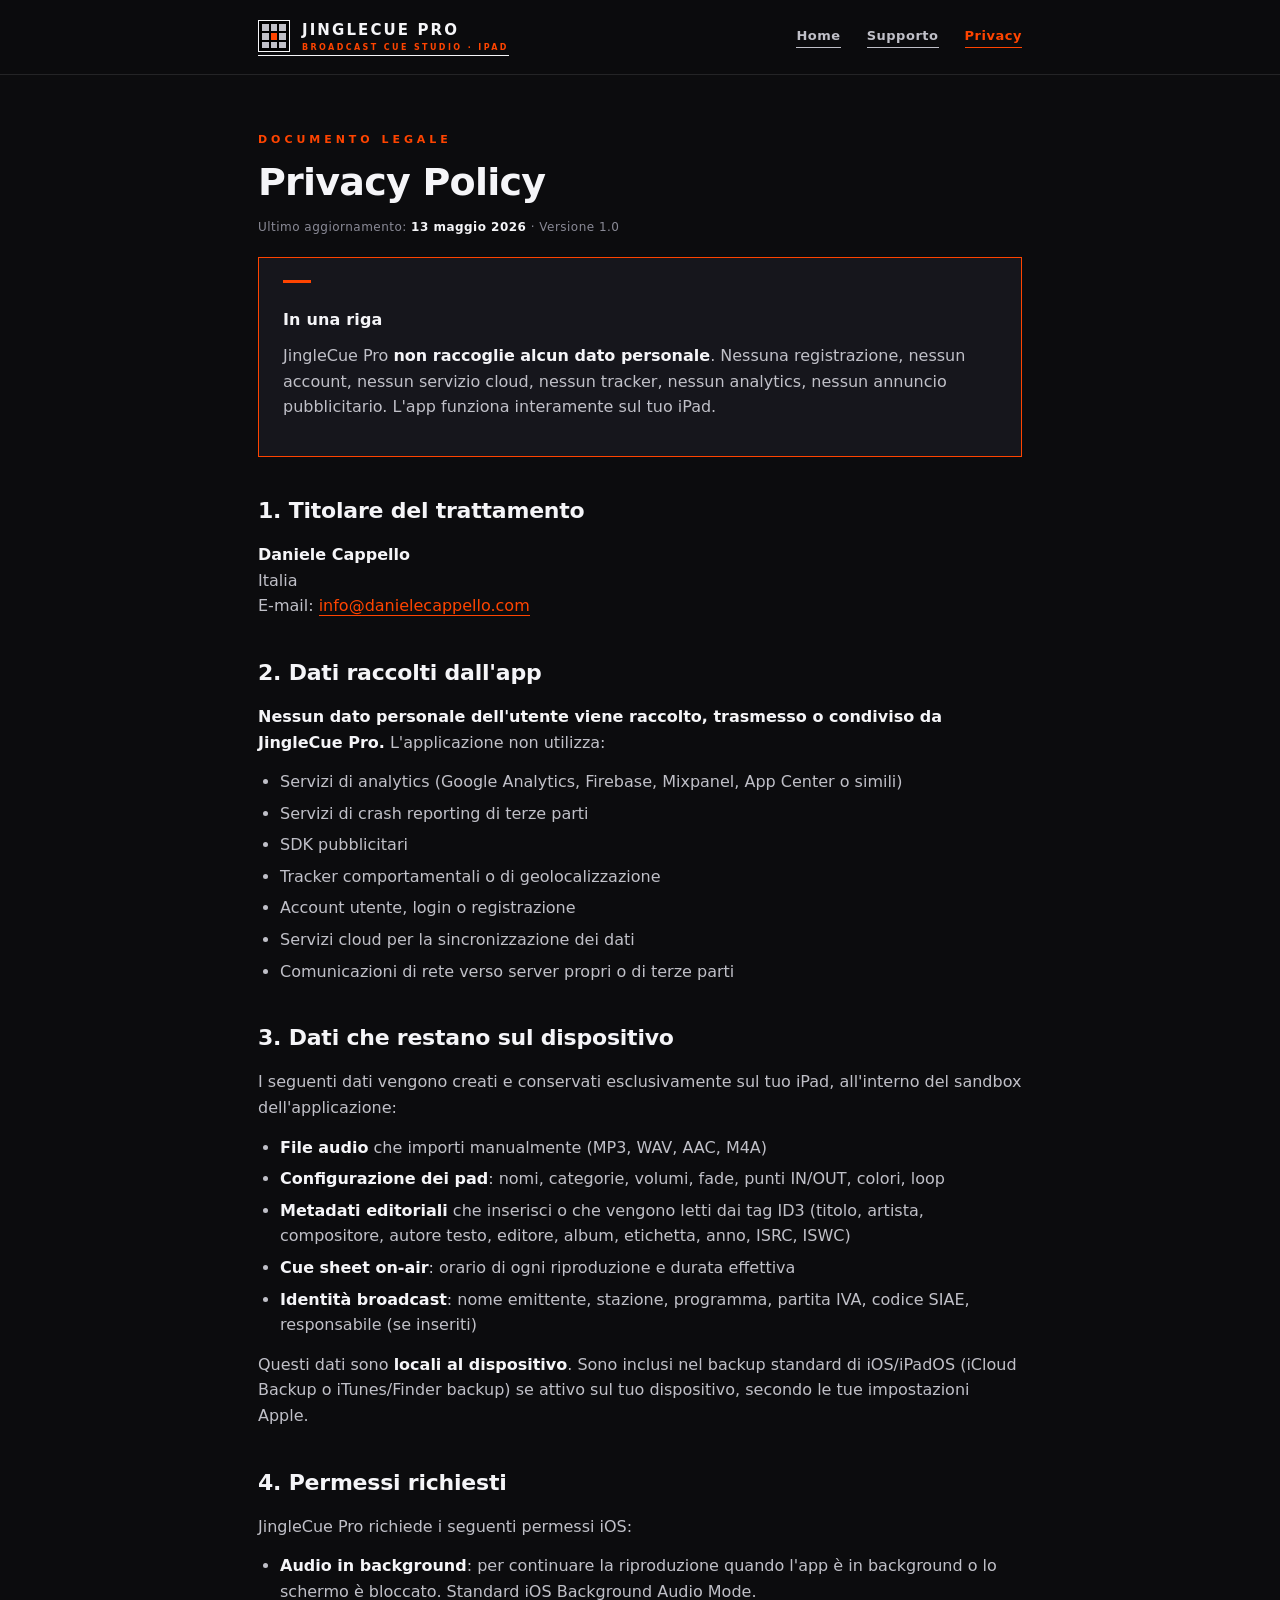
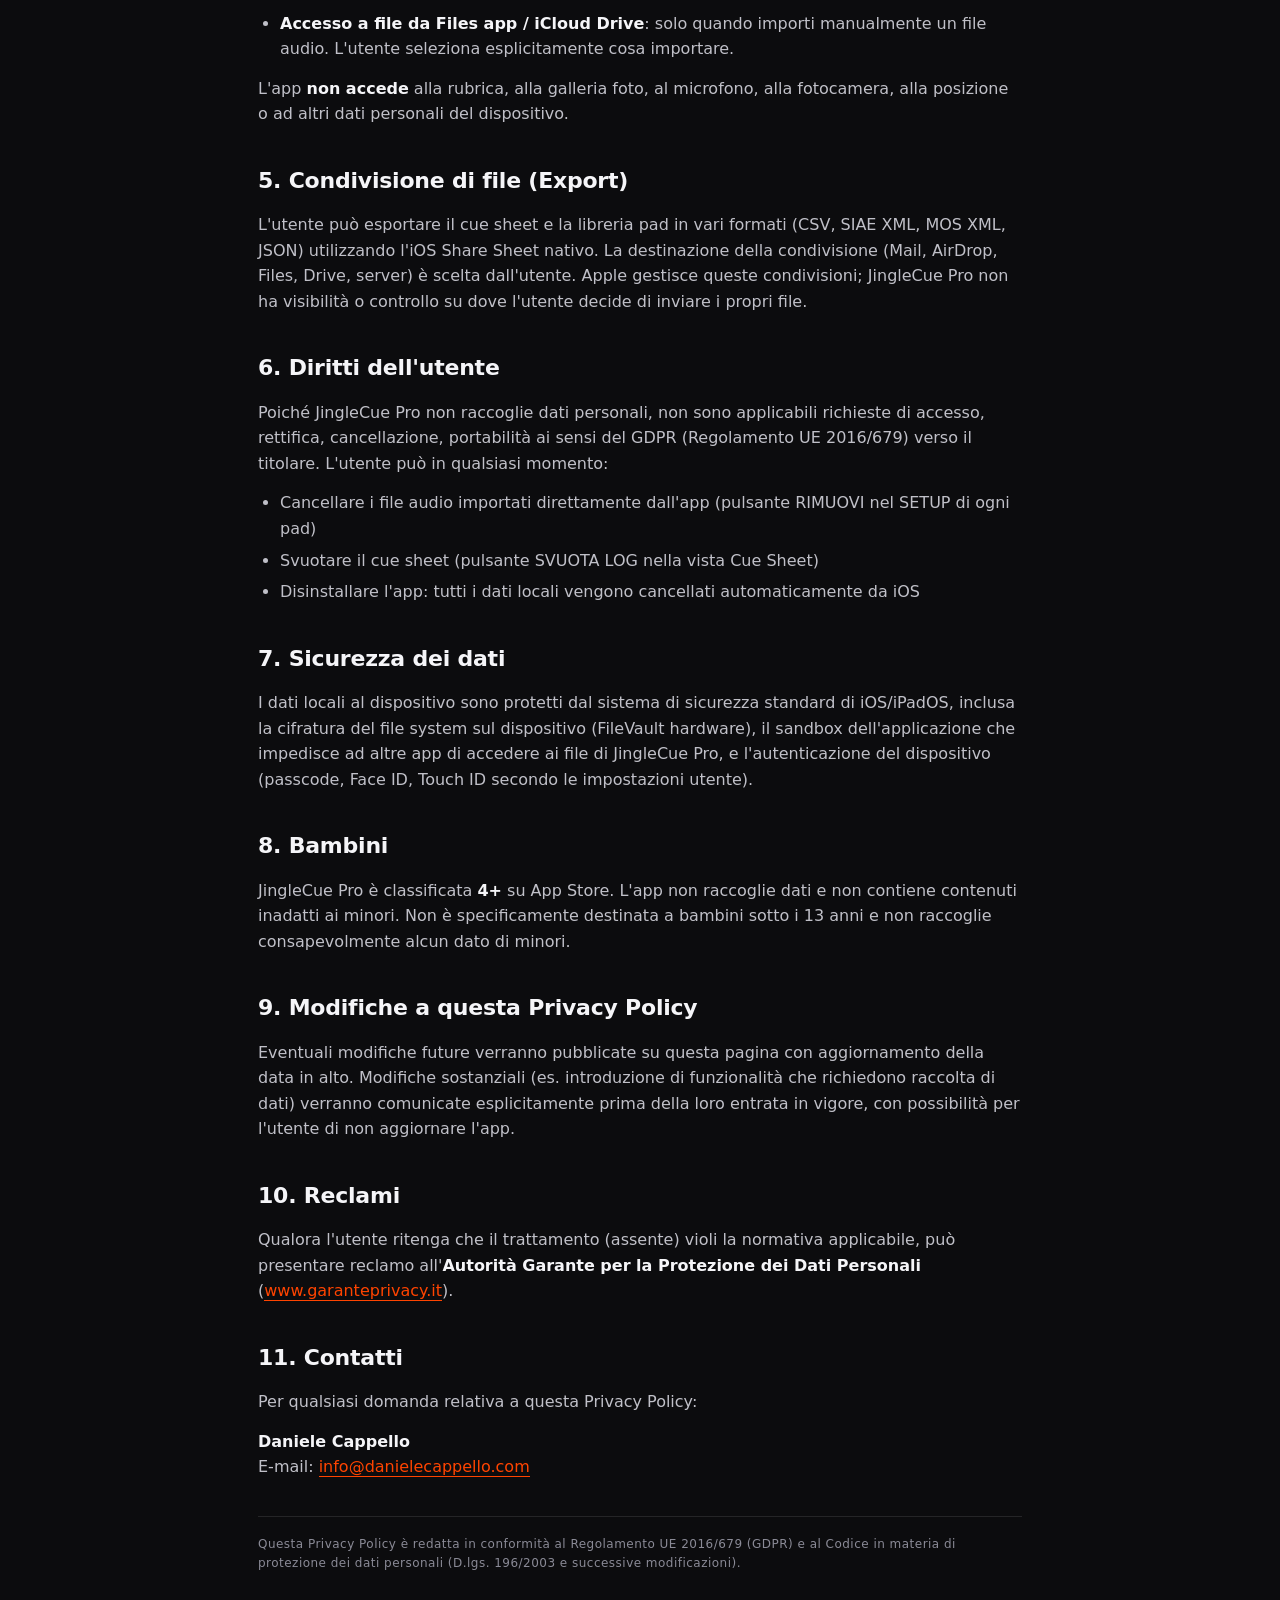
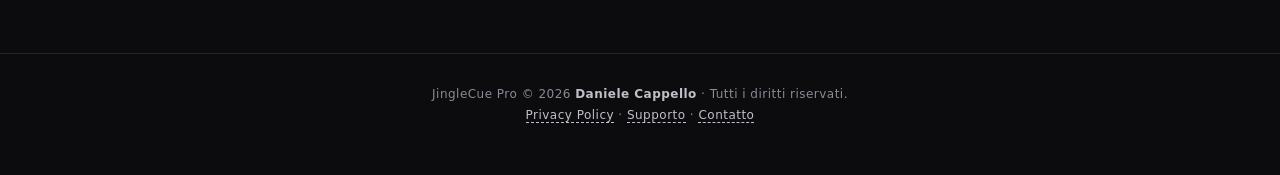
==== privacy.html @ ab38f005 "Initial: privacy, support, landing pages for JingleCue Pro" ====
<!DOCTYPE html>
<html lang="it">
<head>
<meta charset="UTF-8">
<meta name="viewport" content="width=device-width, initial-scale=1">
<title>Privacy Policy — JingleCue Pro</title>
<meta name="description" content="Privacy policy di JingleCue Pro. Nessun dato raccolto. App 100% offline.">
<link rel="stylesheet" href="_shared.css">
</head>
<body>

<nav class="top">
  <div class="inner">
    <a href="index.html" class="logo">
      <div class="logo-mark">
        <span></span><span></span><span></span>
        <span></span><span></span><span></span>
        <span></span><span></span><span></span>
      </div>
      <div class="logo-text">
        JingleCue Pro
        <span class="sub">Broadcast Cue Studio · iPad</span>
      </div>
    </a>
    <div class="links">
      <a href="index.html">Home</a>
      <a href="support.html">Supporto</a>
      <a href="privacy.html" class="active">Privacy</a>
    </div>
  </div>
</nav>

<main>
  <div class="container">
    <div class="eyebrow">Documento legale</div>
    <h1>Privacy Policy</h1>
    <p class="meta" style="border-top:none;padding-top:0;margin-top:0;">
      Ultimo aggiornamento: <strong>13 maggio 2026</strong> · Versione 1.0
    </p>

    <div class="box accent">
      <h3>In una riga</h3>
      <p>JingleCue Pro <strong>non raccoglie alcun dato personale</strong>. Nessuna registrazione, nessun account, nessun servizio cloud, nessun tracker, nessun analytics, nessun annuncio pubblicitario. L'app funziona interamente sul tuo iPad.</p>
    </div>

    <h2>1. Titolare del trattamento</h2>
    <p>
      <strong>Daniele Cappello</strong><br>
      Italia<br>
      E-mail: <a href="mailto:info@danielecappello.com">info@danielecappello.com</a>
    </p>

    <h2>2. Dati raccolti dall'app</h2>
    <p><strong>Nessun dato personale dell'utente viene raccolto, trasmesso o condiviso da JingleCue Pro.</strong> L'applicazione non utilizza:</p>
    <ul>
      <li>Servizi di analytics (Google Analytics, Firebase, Mixpanel, App Center o simili)</li>
      <li>Servizi di crash reporting di terze parti</li>
      <li>SDK pubblicitari</li>
      <li>Tracker comportamentali o di geolocalizzazione</li>
      <li>Account utente, login o registrazione</li>
      <li>Servizi cloud per la sincronizzazione dei dati</li>
      <li>Comunicazioni di rete verso server propri o di terze parti</li>
    </ul>

    <h2>3. Dati che restano sul dispositivo</h2>
    <p>I seguenti dati vengono creati e conservati esclusivamente sul tuo iPad, all'interno del sandbox dell'applicazione:</p>
    <ul>
      <li><strong>File audio</strong> che importi manualmente (MP3, WAV, AAC, M4A)</li>
      <li><strong>Configurazione dei pad</strong>: nomi, categorie, volumi, fade, punti IN/OUT, colori, loop</li>
      <li><strong>Metadati editoriali</strong> che inserisci o che vengono letti dai tag ID3 (titolo, artista, compositore, autore testo, editore, album, etichetta, anno, ISRC, ISWC)</li>
      <li><strong>Cue sheet on-air</strong>: orario di ogni riproduzione e durata effettiva</li>
      <li><strong>Identità broadcast</strong>: nome emittente, stazione, programma, partita IVA, codice SIAE, responsabile (se inseriti)</li>
    </ul>
    <p>Questi dati sono <strong>locali al dispositivo</strong>. Sono inclusi nel backup standard di iOS/iPadOS (iCloud Backup o iTunes/Finder backup) se attivo sul tuo dispositivo, secondo le tue impostazioni Apple.</p>

    <h2>4. Permessi richiesti</h2>
    <p>JingleCue Pro richiede i seguenti permessi iOS:</p>
    <ul>
      <li><strong>Audio in background</strong>: per continuare la riproduzione quando l'app è in background o lo schermo è bloccato. Standard iOS Background Audio Mode.</li>
      <li><strong>Accesso a file da Files app / iCloud Drive</strong>: solo quando importi manualmente un file audio. L'utente seleziona esplicitamente cosa importare.</li>
    </ul>
    <p>L'app <strong>non accede</strong> alla rubrica, alla galleria foto, al microfono, alla fotocamera, alla posizione o ad altri dati personali del dispositivo.</p>

    <h2>5. Condivisione di file (Export)</h2>
    <p>L'utente può esportare il cue sheet e la libreria pad in vari formati (CSV, SIAE XML, MOS XML, JSON) utilizzando l'iOS Share Sheet nativo. La destinazione della condivisione (Mail, AirDrop, Files, Drive, server) è scelta dall'utente. Apple gestisce queste condivisioni; JingleCue Pro non ha visibilità o controllo su dove l'utente decide di inviare i propri file.</p>

    <h2>6. Diritti dell'utente</h2>
    <p>Poiché JingleCue Pro non raccoglie dati personali, non sono applicabili richieste di accesso, rettifica, cancellazione, portabilità ai sensi del GDPR (Regolamento UE 2016/679) verso il titolare. L'utente può in qualsiasi momento:</p>
    <ul>
      <li>Cancellare i file audio importati direttamente dall'app (pulsante RIMUOVI nel SETUP di ogni pad)</li>
      <li>Svuotare il cue sheet (pulsante SVUOTA LOG nella vista Cue Sheet)</li>
      <li>Disinstallare l'app: tutti i dati locali vengono cancellati automaticamente da iOS</li>
    </ul>

    <h2>7. Sicurezza dei dati</h2>
    <p>I dati locali al dispositivo sono protetti dal sistema di sicurezza standard di iOS/iPadOS, inclusa la cifratura del file system sul dispositivo (FileVault hardware), il sandbox dell'applicazione che impedisce ad altre app di accedere ai file di JingleCue Pro, e l'autenticazione del dispositivo (passcode, Face ID, Touch ID secondo le impostazioni utente).</p>

    <h2>8. Bambini</h2>
    <p>JingleCue Pro è classificata <strong>4+</strong> su App Store. L'app non raccoglie dati e non contiene contenuti inadatti ai minori. Non è specificamente destinata a bambini sotto i 13 anni e non raccoglie consapevolmente alcun dato di minori.</p>

    <h2>9. Modifiche a questa Privacy Policy</h2>
    <p>Eventuali modifiche future verranno pubblicate su questa pagina con aggiornamento della data in alto. Modifiche sostanziali (es. introduzione di funzionalità che richiedono raccolta di dati) verranno comunicate esplicitamente prima della loro entrata in vigore, con possibilità per l'utente di non aggiornare l'app.</p>

    <h2>10. Reclami</h2>
    <p>Qualora l'utente ritenga che il trattamento (assente) violi la normativa applicabile, può presentare reclamo all'<strong>Autorità Garante per la Protezione dei Dati Personali</strong> (<a href="https://www.garanteprivacy.it/" target="_blank" rel="noopener">www.garanteprivacy.it</a>).</p>

    <h2>11. Contatti</h2>
    <p>Per qualsiasi domanda relativa a questa Privacy Policy:</p>
    <p>
      <strong>Daniele Cappello</strong><br>
      E-mail: <a href="mailto:info@danielecappello.com">info@danielecappello.com</a>
    </p>

    <div class="meta">
      Questa Privacy Policy è redatta in conformità al Regolamento UE 2016/679 (GDPR) e al Codice in materia di protezione dei dati personali (D.lgs. 196/2003 e successive modificazioni).
    </div>
  </div>
</main>

<footer class="bottom">
  <div class="container">
    <div class="legal">
      JingleCue Pro © 2026 <strong style="color: var(--text-2)">Daniele Cappello</strong> · Tutti i diritti riservati.<br>
      <a href="privacy.html">Privacy Policy</a> · <a href="support.html">Supporto</a> · <a href="mailto:info@danielecappello.com">Contatto</a>
    </div>
  </div>
</footer>

</body>
</html>
---- _shared.css ----
*, *::before, *::after { box-sizing: border-box; margin: 0; padding: 0; }

:root {
  --bg-0: #0c0c0e;
  --bg-1: #16161c;
  --bg-2: #1d1d24;
  --line: rgba(255,255,255,0.10);
  --line-strong: rgba(255,255,255,0.22);
  --text-1: #f5f5f8;
  --text-2: #c0c0c8;
  --text-3: #8a8a96;
  --accent: #ff4400;
  --container: 820px;
}

html { scroll-behavior: smooth; }
body {
  font-family: -apple-system, BlinkMacSystemFont, 'SF Pro Display', 'Inter', system-ui, sans-serif;
  background: var(--bg-0); color: var(--text-1);
  -webkit-font-smoothing: antialiased; line-height: 1.6;
  font-size: 16px;
}

.container { max-width: var(--container); margin: 0 auto; padding: 0 28px; }

nav.top {
  position: sticky; top: 0; z-index: 50;
  background: rgba(12,12,14,0.92);
  backdrop-filter: saturate(180%) blur(20px);
  -webkit-backdrop-filter: saturate(180%) blur(20px);
  border-bottom: 1px solid var(--line);
}
nav.top .inner {
  display: flex; align-items: center; justify-content: space-between;
  padding: 18px 28px;
  max-width: var(--container); margin: 0 auto;
}
.logo { display: flex; align-items: center; gap: 12px; text-decoration: none; color: inherit; }
.logo-mark {
  width: 32px; height: 32px;
  display: grid; grid-template-columns: repeat(3, 1fr); grid-template-rows: repeat(3, 1fr);
  gap: 2px; padding: 3px;
  background: #000;
  border: 1px solid var(--text-1);
}
.logo-mark span { background: var(--text-2); }
.logo-mark span:nth-child(5) { background: var(--accent); }
.logo-text {
  font-size: 15px; font-weight: 800; letter-spacing: 0.14em;
  text-transform: uppercase;
}
.logo-text .sub {
  display: block; font-size: 8px; letter-spacing: 0.3em;
  color: var(--accent); font-weight: 700;
}
nav.top .links { display: flex; gap: 26px; align-items: center; }
nav.top .links a {
  font-size: 13px; color: var(--text-2); text-decoration: none;
  font-weight: 600; letter-spacing: 0.04em;
}
nav.top .links a:hover { color: var(--text-1); }
nav.top .links a.active { color: var(--accent); }

main { padding: 56px 0 80px; }

.eyebrow {
  font-size: 11px; letter-spacing: 0.36em; text-transform: uppercase;
  color: var(--accent); font-weight: 700; margin-bottom: 14px;
}

h1 {
  font-size: 38px; font-weight: 800; line-height: 1.1;
  letter-spacing: -0.02em; margin-bottom: 14px;
}
h2 {
  font-size: 22px; font-weight: 700; letter-spacing: -0.01em;
  margin: 36px 0 14px;
}
h3 {
  font-size: 16px; font-weight: 700; letter-spacing: 0.01em;
  margin: 24px 0 10px;
  color: var(--text-1);
}

p, ul, ol {
  color: var(--text-2);
  margin-bottom: 14px;
}
p strong, ul strong, ol strong { color: var(--text-1); font-weight: 600; }

ul, ol { padding-left: 22px; }
li { margin-bottom: 6px; }

a { color: var(--accent); text-decoration: none; border-bottom: 1px solid currentColor; }
a:hover { color: #ff6622; }

code, kbd, .mono {
  font-family: 'SF Mono', Menlo, Monaco, monospace;
  font-size: 14px;
  background: var(--bg-1);
  padding: 2px 6px;
  border-radius: 4px;
  color: var(--text-1);
  border: 1px solid var(--line);
}

.box {
  background: var(--bg-1);
  border: 1px solid var(--line);
  border-radius: 0;
  padding: 22px 24px;
  margin: 20px 0;
}
.box.accent { border-color: var(--accent); }
.box.accent::before {
  content: '';
  display: block;
  width: 28px; height: 3px; background: var(--accent);
  margin-bottom: 14px;
}

.meta {
  font-size: 12px; color: var(--text-3);
  letter-spacing: 0.04em;
  padding-top: 18px;
  border-top: 1px solid var(--line);
  margin-top: 36px;
}

.faq details {
  border-top: 1px solid var(--line);
  padding: 18px 0;
}
.faq details:last-child { border-bottom: 1px solid var(--line); }
.faq summary {
  list-style: none; cursor: pointer;
  font-size: 16px; font-weight: 700;
  display: flex; justify-content: space-between; align-items: center;
  color: var(--text-1);
}
.faq summary::-webkit-details-marker { display: none; }
.faq summary::after { content: '+'; color: var(--accent); font-size: 22px; font-weight: 300; }
.faq details[open] summary::after { content: '−'; }
.faq details p { margin-top: 12px; }

footer.bottom {
  padding: 30px 0 50px;
  border-top: 1px solid var(--line);
  text-align: center;
}
footer .legal {
  font-size: 12px; color: var(--text-3); letter-spacing: 0.04em;
  line-height: 1.7;
}
footer .legal a {
  color: var(--text-2);
  border-bottom: 1px dashed currentColor;
}

@media (max-width: 640px) {
  h1 { font-size: 30px; }
  h2 { font-size: 20px; }
  nav.top .links a:not(.btn-store) { display: none; }
}
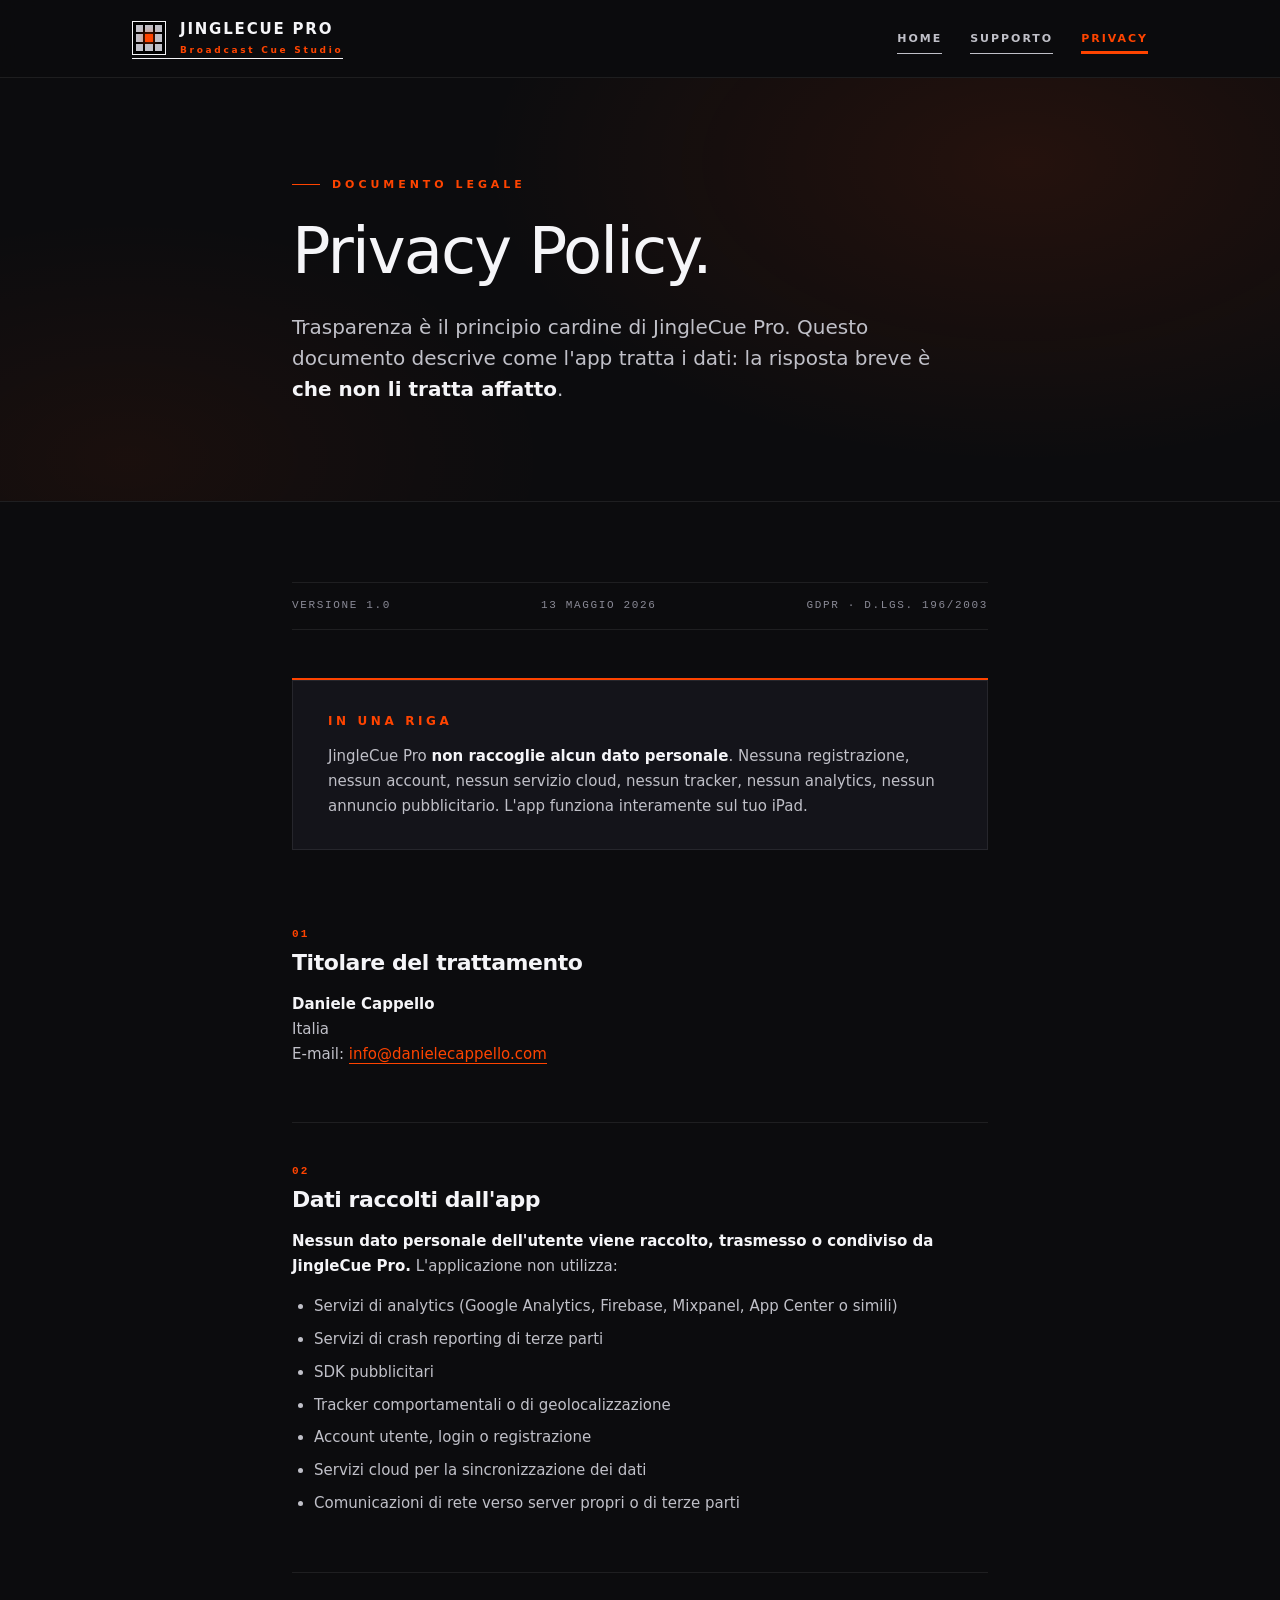
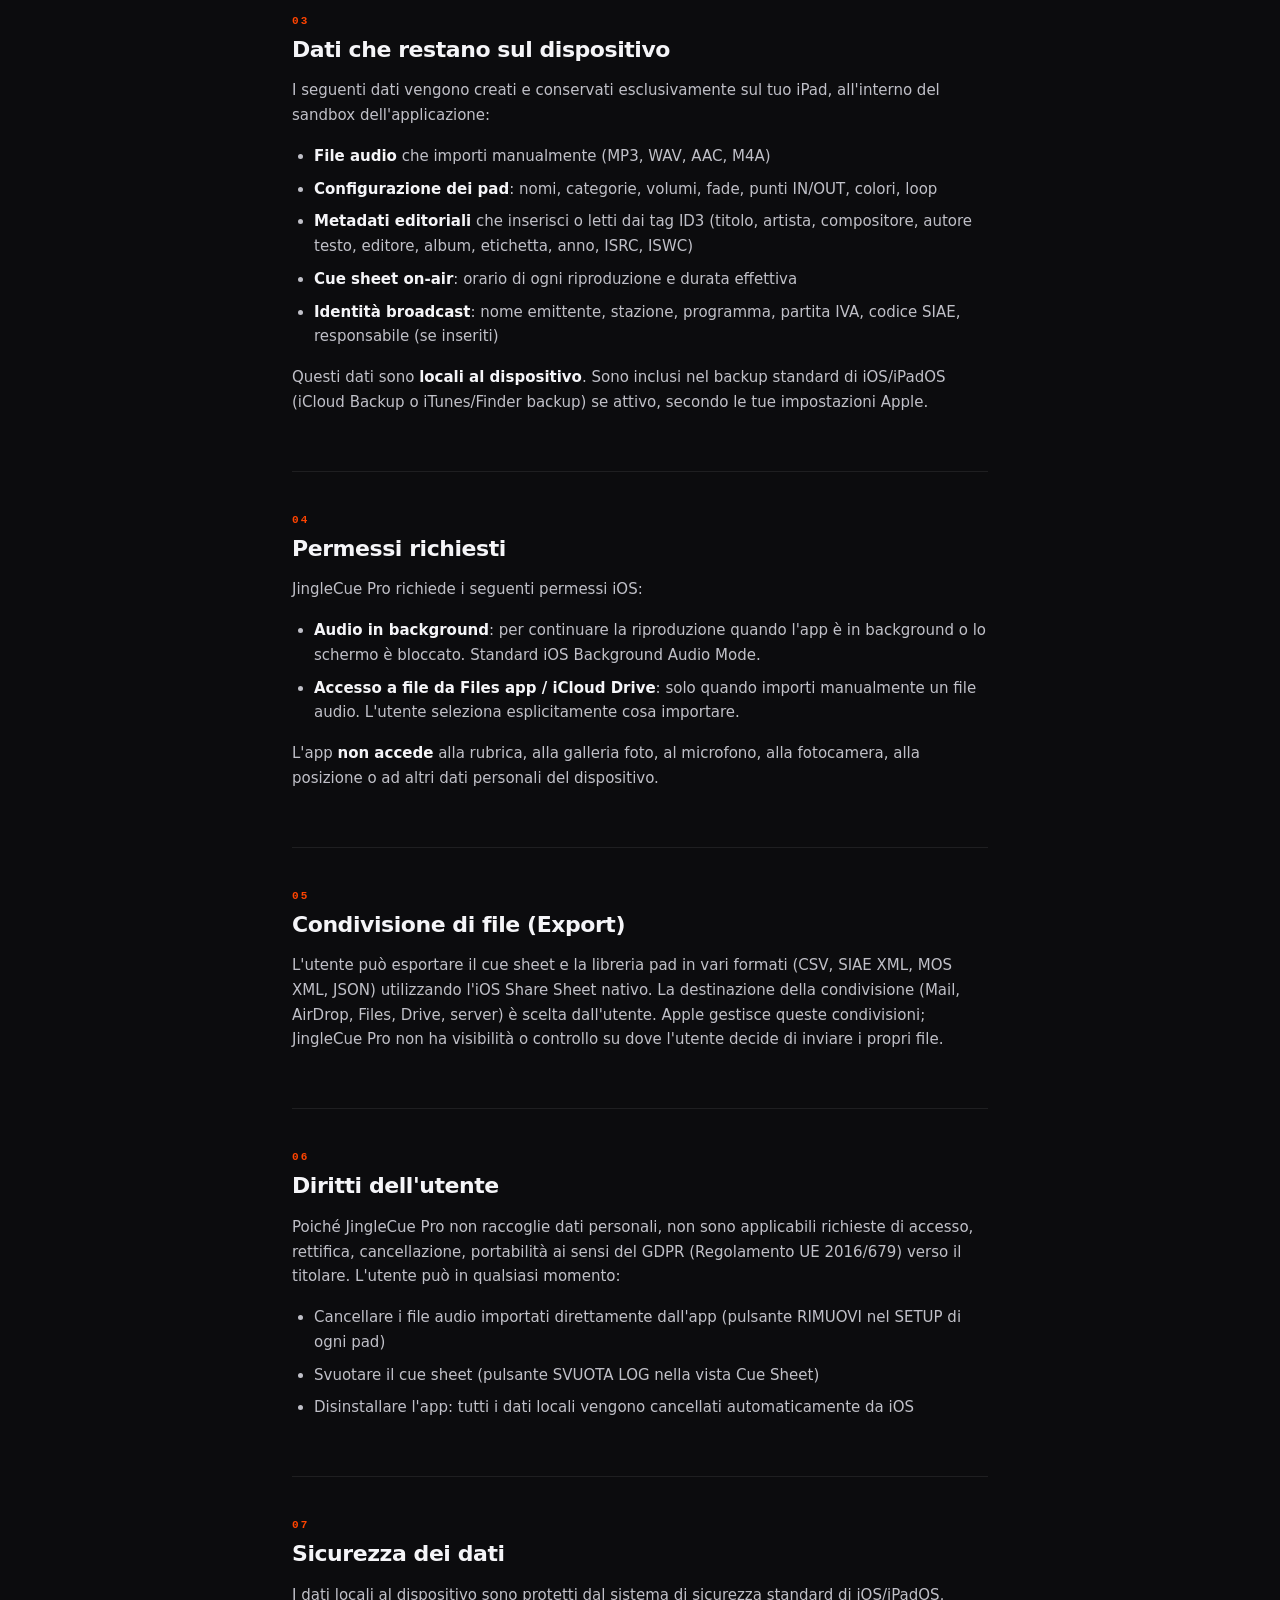
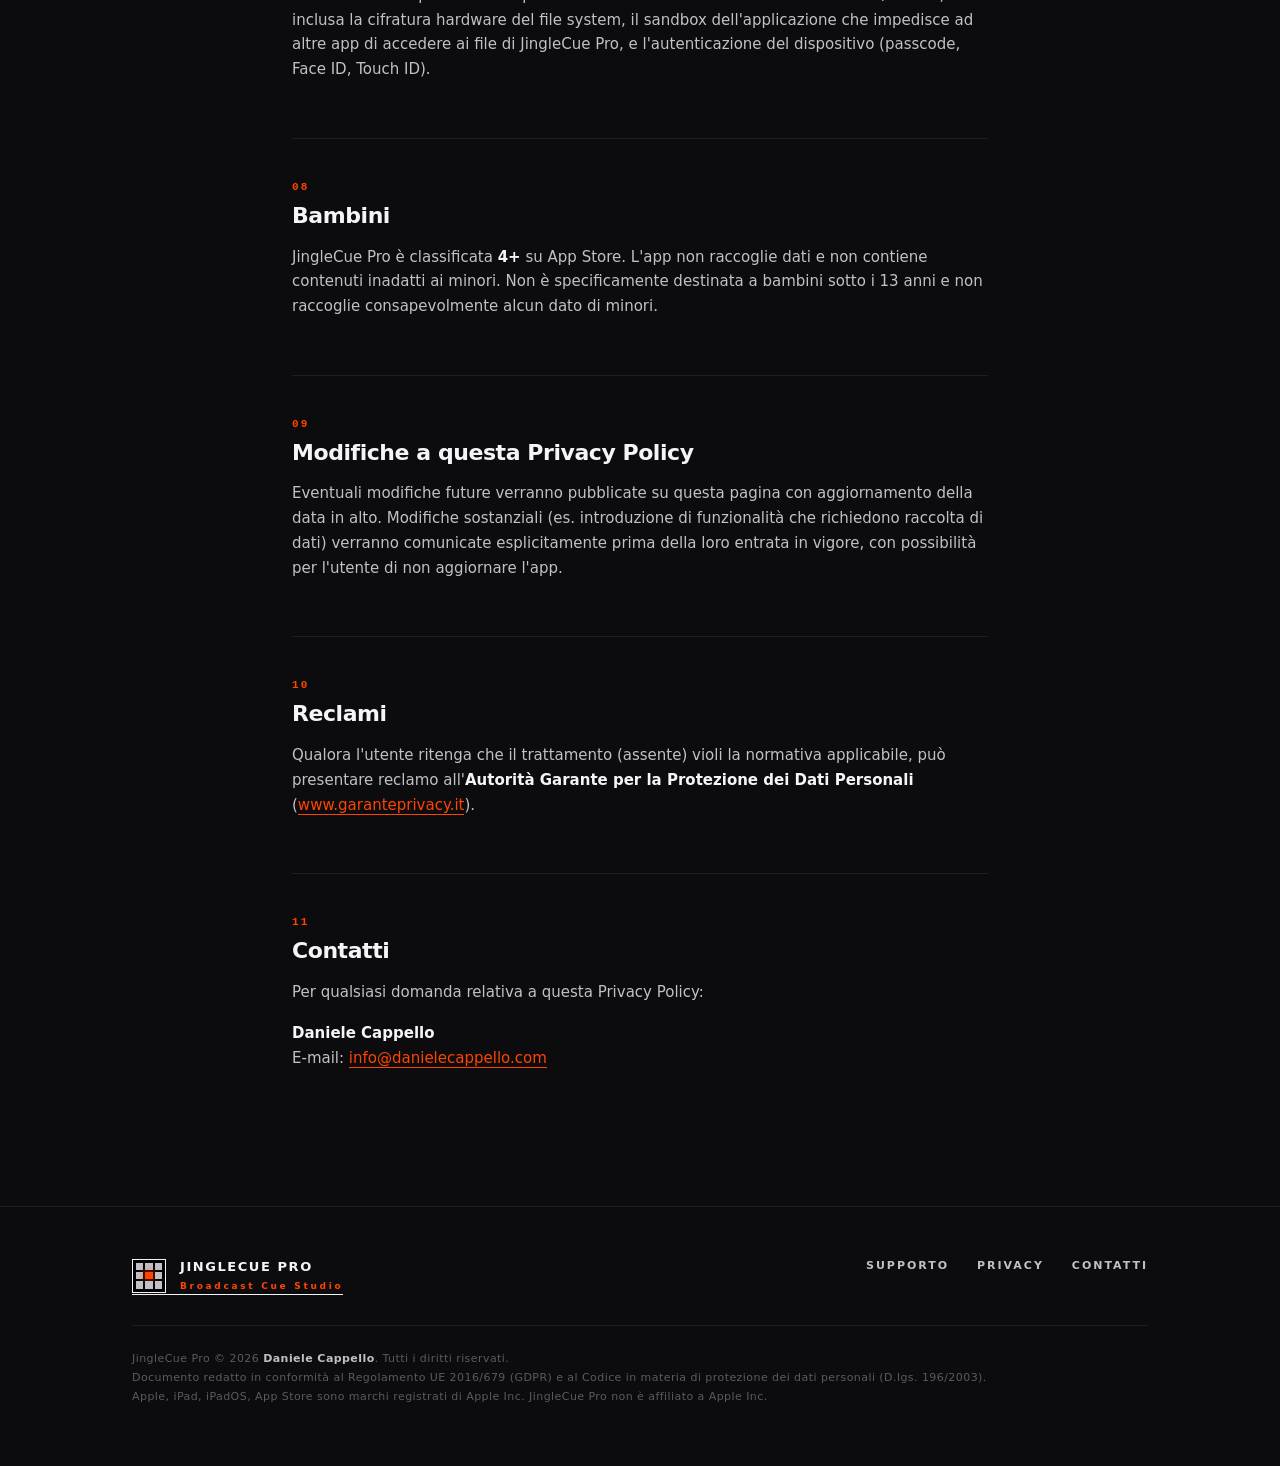
==== commit 21c284a8: "Redesign editoriale completo + README pubblico - _shared.css: typography curata, eyebrow numerati, h" ====
--- a/privacy.html
+++ b/privacy.html
@@ -5,6 +5,7 @@
 <meta name="viewport" content="width=device-width, initial-scale=1">
 <title>Privacy Policy — JingleCue Pro</title>
 <meta name="description" content="Privacy policy di JingleCue Pro. Nessun dato raccolto. App 100% offline.">
+<meta name="theme-color" content="#0c0c0e">
 <link rel="stylesheet" href="_shared.css">
 </head>
 <body>
@@ -18,8 +19,8 @@
         <span></span><span></span><span></span>
       </div>
       <div class="logo-text">
-        JingleCue Pro
-        <span class="sub">Broadcast Cue Studio · iPad</span>
+        <span class="name">JingleCue Pro</span>
+        <span class="sub">Broadcast Cue Studio</span>
       </div>
     </a>
     <div class="links">
@@ -30,98 +31,199 @@
   </div>
 </nav>
 
-<main>
-  <div class="container">
+<section class="hero">
+  <div class="container narrow">
     <div class="eyebrow">Documento legale</div>
-    <h1>Privacy Policy</h1>
-    <p class="meta" style="border-top:none;padding-top:0;margin-top:0;">
-      Ultimo aggiornamento: <strong>13 maggio 2026</strong> · Versione 1.0
+    <h1>Privacy Policy.</h1>
+    <p class="lead">
+      Trasparenza è il principio cardine di JingleCue Pro. Questo documento descrive
+      come l'app tratta i dati: la risposta breve è <strong>che non li tratta affatto</strong>.
     </p>
-
-    <div class="box accent">
+  </div>
+</section>
+
+<section>
+  <div class="container narrow">
+
+    <div class="meta-line">
+      <span>Versione 1.0</span>
+      <span>13 maggio 2026</span>
+      <span>GDPR · D.lgs. 196/2003</span>
+    </div>
+
+    <div class="box">
       <h3>In una riga</h3>
-      <p>JingleCue Pro <strong>non raccoglie alcun dato personale</strong>. Nessuna registrazione, nessun account, nessun servizio cloud, nessun tracker, nessun analytics, nessun annuncio pubblicitario. L'app funziona interamente sul tuo iPad.</p>
-    </div>
-
-    <h2>1. Titolare del trattamento</h2>
-    <p>
-      <strong>Daniele Cappello</strong><br>
-      Italia<br>
-      E-mail: <a href="mailto:info@danielecappello.com">info@danielecappello.com</a>
-    </p>
-
-    <h2>2. Dati raccolti dall'app</h2>
-    <p><strong>Nessun dato personale dell'utente viene raccolto, trasmesso o condiviso da JingleCue Pro.</strong> L'applicazione non utilizza:</p>
-    <ul>
-      <li>Servizi di analytics (Google Analytics, Firebase, Mixpanel, App Center o simili)</li>
-      <li>Servizi di crash reporting di terze parti</li>
-      <li>SDK pubblicitari</li>
-      <li>Tracker comportamentali o di geolocalizzazione</li>
-      <li>Account utente, login o registrazione</li>
-      <li>Servizi cloud per la sincronizzazione dei dati</li>
-      <li>Comunicazioni di rete verso server propri o di terze parti</li>
-    </ul>
-
-    <h2>3. Dati che restano sul dispositivo</h2>
-    <p>I seguenti dati vengono creati e conservati esclusivamente sul tuo iPad, all'interno del sandbox dell'applicazione:</p>
-    <ul>
-      <li><strong>File audio</strong> che importi manualmente (MP3, WAV, AAC, M4A)</li>
-      <li><strong>Configurazione dei pad</strong>: nomi, categorie, volumi, fade, punti IN/OUT, colori, loop</li>
-      <li><strong>Metadati editoriali</strong> che inserisci o che vengono letti dai tag ID3 (titolo, artista, compositore, autore testo, editore, album, etichetta, anno, ISRC, ISWC)</li>
-      <li><strong>Cue sheet on-air</strong>: orario di ogni riproduzione e durata effettiva</li>
-      <li><strong>Identità broadcast</strong>: nome emittente, stazione, programma, partita IVA, codice SIAE, responsabile (se inseriti)</li>
-    </ul>
-    <p>Questi dati sono <strong>locali al dispositivo</strong>. Sono inclusi nel backup standard di iOS/iPadOS (iCloud Backup o iTunes/Finder backup) se attivo sul tuo dispositivo, secondo le tue impostazioni Apple.</p>
-
-    <h2>4. Permessi richiesti</h2>
-    <p>JingleCue Pro richiede i seguenti permessi iOS:</p>
-    <ul>
-      <li><strong>Audio in background</strong>: per continuare la riproduzione quando l'app è in background o lo schermo è bloccato. Standard iOS Background Audio Mode.</li>
-      <li><strong>Accesso a file da Files app / iCloud Drive</strong>: solo quando importi manualmente un file audio. L'utente seleziona esplicitamente cosa importare.</li>
-    </ul>
-    <p>L'app <strong>non accede</strong> alla rubrica, alla galleria foto, al microfono, alla fotocamera, alla posizione o ad altri dati personali del dispositivo.</p>
-
-    <h2>5. Condivisione di file (Export)</h2>
-    <p>L'utente può esportare il cue sheet e la libreria pad in vari formati (CSV, SIAE XML, MOS XML, JSON) utilizzando l'iOS Share Sheet nativo. La destinazione della condivisione (Mail, AirDrop, Files, Drive, server) è scelta dall'utente. Apple gestisce queste condivisioni; JingleCue Pro non ha visibilità o controllo su dove l'utente decide di inviare i propri file.</p>
-
-    <h2>6. Diritti dell'utente</h2>
-    <p>Poiché JingleCue Pro non raccoglie dati personali, non sono applicabili richieste di accesso, rettifica, cancellazione, portabilità ai sensi del GDPR (Regolamento UE 2016/679) verso il titolare. L'utente può in qualsiasi momento:</p>
-    <ul>
-      <li>Cancellare i file audio importati direttamente dall'app (pulsante RIMUOVI nel SETUP di ogni pad)</li>
-      <li>Svuotare il cue sheet (pulsante SVUOTA LOG nella vista Cue Sheet)</li>
-      <li>Disinstallare l'app: tutti i dati locali vengono cancellati automaticamente da iOS</li>
-    </ul>
-
-    <h2>7. Sicurezza dei dati</h2>
-    <p>I dati locali al dispositivo sono protetti dal sistema di sicurezza standard di iOS/iPadOS, inclusa la cifratura del file system sul dispositivo (FileVault hardware), il sandbox dell'applicazione che impedisce ad altre app di accedere ai file di JingleCue Pro, e l'autenticazione del dispositivo (passcode, Face ID, Touch ID secondo le impostazioni utente).</p>
-
-    <h2>8. Bambini</h2>
-    <p>JingleCue Pro è classificata <strong>4+</strong> su App Store. L'app non raccoglie dati e non contiene contenuti inadatti ai minori. Non è specificamente destinata a bambini sotto i 13 anni e non raccoglie consapevolmente alcun dato di minori.</p>
-
-    <h2>9. Modifiche a questa Privacy Policy</h2>
-    <p>Eventuali modifiche future verranno pubblicate su questa pagina con aggiornamento della data in alto. Modifiche sostanziali (es. introduzione di funzionalità che richiedono raccolta di dati) verranno comunicate esplicitamente prima della loro entrata in vigore, con possibilità per l'utente di non aggiornare l'app.</p>
-
-    <h2>10. Reclami</h2>
-    <p>Qualora l'utente ritenga che il trattamento (assente) violi la normativa applicabile, può presentare reclamo all'<strong>Autorità Garante per la Protezione dei Dati Personali</strong> (<a href="https://www.garanteprivacy.it/" target="_blank" rel="noopener">www.garanteprivacy.it</a>).</p>
-
-    <h2>11. Contatti</h2>
-    <p>Per qualsiasi domanda relativa a questa Privacy Policy:</p>
-    <p>
-      <strong>Daniele Cappello</strong><br>
-      E-mail: <a href="mailto:info@danielecappello.com">info@danielecappello.com</a>
-    </p>
-
-    <div class="meta">
-      Questa Privacy Policy è redatta in conformità al Regolamento UE 2016/679 (GDPR) e al Codice in materia di protezione dei dati personali (D.lgs. 196/2003 e successive modificazioni).
-    </div>
-  </div>
-</main>
+      <p>
+        JingleCue Pro <strong>non raccoglie alcun dato personale</strong>. Nessuna registrazione,
+        nessun account, nessun servizio cloud, nessun tracker, nessun analytics,
+        nessun annuncio pubblicitario. L'app funziona interamente sul tuo iPad.
+      </p>
+    </div>
+
+    <div class="legal-section">
+      <span class="section-number">01</span>
+      <h2>Titolare del trattamento</h2>
+      <p>
+        <strong>Daniele Cappello</strong><br>
+        Italia<br>
+        E-mail: <a href="mailto:info@danielecappello.com">info@danielecappello.com</a>
+      </p>
+    </div>
+
+    <div class="legal-section">
+      <span class="section-number">02</span>
+      <h2>Dati raccolti dall'app</h2>
+      <p>
+        <strong>Nessun dato personale dell'utente viene raccolto, trasmesso o condiviso da JingleCue Pro.</strong>
+        L'applicazione non utilizza:
+      </p>
+      <ul>
+        <li>Servizi di analytics (Google Analytics, Firebase, Mixpanel, App Center o simili)</li>
+        <li>Servizi di crash reporting di terze parti</li>
+        <li>SDK pubblicitari</li>
+        <li>Tracker comportamentali o di geolocalizzazione</li>
+        <li>Account utente, login o registrazione</li>
+        <li>Servizi cloud per la sincronizzazione dei dati</li>
+        <li>Comunicazioni di rete verso server propri o di terze parti</li>
+      </ul>
+    </div>
+
+    <div class="legal-section">
+      <span class="section-number">03</span>
+      <h2>Dati che restano sul dispositivo</h2>
+      <p>I seguenti dati vengono creati e conservati esclusivamente sul tuo iPad, all'interno del sandbox dell'applicazione:</p>
+      <ul>
+        <li><strong>File audio</strong> che importi manualmente (MP3, WAV, AAC, M4A)</li>
+        <li><strong>Configurazione dei pad</strong>: nomi, categorie, volumi, fade, punti IN/OUT, colori, loop</li>
+        <li><strong>Metadati editoriali</strong> che inserisci o letti dai tag ID3 (titolo, artista, compositore, autore testo, editore, album, etichetta, anno, ISRC, ISWC)</li>
+        <li><strong>Cue sheet on-air</strong>: orario di ogni riproduzione e durata effettiva</li>
+        <li><strong>Identità broadcast</strong>: nome emittente, stazione, programma, partita IVA, codice SIAE, responsabile (se inseriti)</li>
+      </ul>
+      <p>
+        Questi dati sono <strong>locali al dispositivo</strong>. Sono inclusi nel backup standard di iOS/iPadOS
+        (iCloud Backup o iTunes/Finder backup) se attivo, secondo le tue impostazioni Apple.
+      </p>
+    </div>
+
+    <div class="legal-section">
+      <span class="section-number">04</span>
+      <h2>Permessi richiesti</h2>
+      <p>JingleCue Pro richiede i seguenti permessi iOS:</p>
+      <ul>
+        <li><strong>Audio in background</strong>: per continuare la riproduzione quando l'app è in background o lo schermo è bloccato. Standard iOS Background Audio Mode.</li>
+        <li><strong>Accesso a file da Files app / iCloud Drive</strong>: solo quando importi manualmente un file audio. L'utente seleziona esplicitamente cosa importare.</li>
+      </ul>
+      <p>
+        L'app <strong>non accede</strong> alla rubrica, alla galleria foto, al microfono, alla fotocamera,
+        alla posizione o ad altri dati personali del dispositivo.
+      </p>
+    </div>
+
+    <div class="legal-section">
+      <span class="section-number">05</span>
+      <h2>Condivisione di file (Export)</h2>
+      <p>
+        L'utente può esportare il cue sheet e la libreria pad in vari formati (CSV, SIAE XML, MOS XML, JSON)
+        utilizzando l'iOS Share Sheet nativo. La destinazione della condivisione (Mail, AirDrop, Files, Drive, server)
+        è scelta dall'utente. Apple gestisce queste condivisioni; JingleCue Pro non ha visibilità o controllo
+        su dove l'utente decide di inviare i propri file.
+      </p>
+    </div>
+
+    <div class="legal-section">
+      <span class="section-number">06</span>
+      <h2>Diritti dell'utente</h2>
+      <p>
+        Poiché JingleCue Pro non raccoglie dati personali, non sono applicabili richieste di accesso, rettifica,
+        cancellazione, portabilità ai sensi del GDPR (Regolamento UE 2016/679) verso il titolare. L'utente può
+        in qualsiasi momento:
+      </p>
+      <ul>
+        <li>Cancellare i file audio importati direttamente dall'app (pulsante RIMUOVI nel SETUP di ogni pad)</li>
+        <li>Svuotare il cue sheet (pulsante SVUOTA LOG nella vista Cue Sheet)</li>
+        <li>Disinstallare l'app: tutti i dati locali vengono cancellati automaticamente da iOS</li>
+      </ul>
+    </div>
+
+    <div class="legal-section">
+      <span class="section-number">07</span>
+      <h2>Sicurezza dei dati</h2>
+      <p>
+        I dati locali al dispositivo sono protetti dal sistema di sicurezza standard di iOS/iPadOS,
+        inclusa la cifratura hardware del file system, il sandbox dell'applicazione che impedisce ad altre
+        app di accedere ai file di JingleCue Pro, e l'autenticazione del dispositivo (passcode, Face ID, Touch ID).
+      </p>
+    </div>
+
+    <div class="legal-section">
+      <span class="section-number">08</span>
+      <h2>Bambini</h2>
+      <p>
+        JingleCue Pro è classificata <strong>4+</strong> su App Store. L'app non raccoglie dati e non contiene
+        contenuti inadatti ai minori. Non è specificamente destinata a bambini sotto i 13 anni e non raccoglie
+        consapevolmente alcun dato di minori.
+      </p>
+    </div>
+
+    <div class="legal-section">
+      <span class="section-number">09</span>
+      <h2>Modifiche a questa Privacy Policy</h2>
+      <p>
+        Eventuali modifiche future verranno pubblicate su questa pagina con aggiornamento della data in alto.
+        Modifiche sostanziali (es. introduzione di funzionalità che richiedono raccolta di dati) verranno
+        comunicate esplicitamente prima della loro entrata in vigore, con possibilità per l'utente di non aggiornare l'app.
+      </p>
+    </div>
+
+    <div class="legal-section">
+      <span class="section-number">10</span>
+      <h2>Reclami</h2>
+      <p>
+        Qualora l'utente ritenga che il trattamento (assente) violi la normativa applicabile, può presentare
+        reclamo all'<strong>Autorità Garante per la Protezione dei Dati Personali</strong>
+        (<a href="https://www.garanteprivacy.it/" target="_blank" rel="noopener">www.garanteprivacy.it</a>).
+      </p>
+    </div>
+
+    <div class="legal-section">
+      <span class="section-number">11</span>
+      <h2>Contatti</h2>
+      <p>Per qualsiasi domanda relativa a questa Privacy Policy:</p>
+      <p>
+        <strong>Daniele Cappello</strong><br>
+        E-mail: <a href="mailto:info@danielecappello.com">info@danielecappello.com</a>
+      </p>
+    </div>
+
+  </div>
+</section>
 
 <footer class="bottom">
   <div class="container">
+    <div class="row">
+      <div class="left">
+        <a href="index.html" class="logo">
+          <div class="logo-mark">
+            <span></span><span></span><span></span>
+            <span></span><span></span><span></span>
+            <span></span><span></span><span></span>
+          </div>
+          <div class="logo-text">
+            <span class="name">JingleCue Pro</span>
+            <span class="sub">Broadcast Cue Studio</span>
+          </div>
+        </a>
+      </div>
+      <div class="right">
+        <a href="support.html">Supporto</a>
+        <a href="privacy.html">Privacy</a>
+        <a href="mailto:info@danielecappello.com">Contatti</a>
+      </div>
+    </div>
     <div class="legal">
-      JingleCue Pro © 2026 <strong style="color: var(--text-2)">Daniele Cappello</strong> · Tutti i diritti riservati.<br>
-      <a href="privacy.html">Privacy Policy</a> · <a href="support.html">Supporto</a> · <a href="mailto:info@danielecappello.com">Contatto</a>
+      JingleCue Pro © 2026 <strong style="color: var(--text-2)">Daniele Cappello</strong>. Tutti i diritti riservati.<br>
+      Documento redatto in conformità al Regolamento UE 2016/679 (GDPR) e al Codice in materia di protezione dei dati personali (D.lgs. 196/2003).<br>
+      Apple, iPad, iPadOS, App Store sono marchi registrati di Apple Inc. JingleCue Pro non è affiliato a Apple Inc.
     </div>
   </div>
 </footer>
--- a/_shared.css
+++ b/_shared.css
@@ -1,164 +1,468 @@
+/* JingleCue Pro · Architectural Mono v2
+   Stile editoriale broadcast, coerente con l'app iPad nativa. */
+
 *, *::before, *::after { box-sizing: border-box; margin: 0; padding: 0; }
 
 :root {
   --bg-0: #0c0c0e;
-  --bg-1: #16161c;
+  --bg-1: #14141a;
   --bg-2: #1d1d24;
-  --line: rgba(255,255,255,0.10);
-  --line-strong: rgba(255,255,255,0.22);
+  --bg-3: #25252f;
+
+  --line: rgba(255, 255, 255, 0.08);
+  --line-strong: rgba(255, 255, 255, 0.18);
+  --line-faint: rgba(255, 255, 255, 0.04);
+
   --text-1: #f5f5f8;
   --text-2: #c0c0c8;
   --text-3: #8a8a96;
+  --text-4: #5a5a64;
+
   --accent: #ff4400;
-  --container: 820px;
+  --accent-soft: #ff6622;
+  --accent-glow: rgba(255, 68, 0, 0.22);
+  --ok: #3ee07c;
+  --live: #ff1d4a;
+
+  --font-sans: -apple-system, BlinkMacSystemFont, 'SF Pro Display', 'Inter', system-ui, sans-serif;
+  --font-mono: 'SF Mono', 'JetBrains Mono', 'IBM Plex Mono', Menlo, Monaco, monospace;
+
+  --container: 1080px;
+  --container-narrow: 760px;
 }
 
 html { scroll-behavior: smooth; }
 body {
-  font-family: -apple-system, BlinkMacSystemFont, 'SF Pro Display', 'Inter', system-ui, sans-serif;
-  background: var(--bg-0); color: var(--text-1);
-  -webkit-font-smoothing: antialiased; line-height: 1.6;
+  font-family: var(--font-sans);
+  background: var(--bg-0);
+  color: var(--text-1);
+  -webkit-font-smoothing: antialiased;
+  -moz-osx-font-smoothing: grayscale;
+  line-height: 1.55;
   font-size: 16px;
-}
-
-.container { max-width: var(--container); margin: 0 auto; padding: 0 28px; }
-
+  font-feature-settings: 'ss01', 'cv11';
+  overflow-x: hidden;
+}
+
+.container { max-width: var(--container); margin: 0 auto; padding: 0 32px; }
+.container.narrow { max-width: var(--container-narrow); }
+
+/* === NAV TOP === */
 nav.top {
   position: sticky; top: 0; z-index: 50;
-  background: rgba(12,12,14,0.92);
+  background: rgba(12, 12, 14, 0.85);
   backdrop-filter: saturate(180%) blur(20px);
   -webkit-backdrop-filter: saturate(180%) blur(20px);
   border-bottom: 1px solid var(--line);
 }
 nav.top .inner {
   display: flex; align-items: center; justify-content: space-between;
-  padding: 18px 28px;
+  padding: 18px 32px;
   max-width: var(--container); margin: 0 auto;
 }
-.logo { display: flex; align-items: center; gap: 12px; text-decoration: none; color: inherit; }
+.logo {
+  display: flex; align-items: center; gap: 14px;
+  text-decoration: none; color: inherit;
+  transition: opacity 0.2s;
+}
+.logo:hover { opacity: 0.85; }
 .logo-mark {
-  width: 32px; height: 32px;
-  display: grid; grid-template-columns: repeat(3, 1fr); grid-template-rows: repeat(3, 1fr);
-  gap: 2px; padding: 3px;
+  width: 34px; height: 34px;
+  display: grid;
+  grid-template-columns: repeat(3, 1fr);
+  grid-template-rows: repeat(3, 1fr);
+  gap: 2px;
+  padding: 3px;
   background: #000;
   border: 1px solid var(--text-1);
 }
 .logo-mark span { background: var(--text-2); }
-.logo-mark span:nth-child(5) { background: var(--accent); }
+.logo-mark span:nth-child(5) { background: var(--accent); box-shadow: 0 0 8px var(--accent); }
 .logo-text {
-  font-size: 15px; font-weight: 800; letter-spacing: 0.14em;
-  text-transform: uppercase;
+  display: flex; flex-direction: column;
+  letter-spacing: 0.14em;
+}
+.logo-text .name {
+  font-size: 15px; font-weight: 800;
+  text-transform: uppercase;
+  letter-spacing: 0.12em;
 }
 .logo-text .sub {
-  display: block; font-size: 8px; letter-spacing: 0.3em;
-  color: var(--accent); font-weight: 700;
-}
-nav.top .links { display: flex; gap: 26px; align-items: center; }
+  font-size: 9px;
+  letter-spacing: 0.3em;
+  color: var(--accent);
+  font-weight: 700;
+  margin-top: 3px;
+}
+nav.top .links { display: flex; gap: 28px; align-items: center; }
 nav.top .links a {
-  font-size: 13px; color: var(--text-2); text-decoration: none;
-  font-weight: 600; letter-spacing: 0.04em;
+  font-size: 11px;
+  color: var(--text-2);
+  text-decoration: none;
+  font-weight: 600;
+  letter-spacing: 0.18em;
+  text-transform: uppercase;
+  transition: color 0.18s;
+  position: relative;
+  padding: 6px 0;
 }
 nav.top .links a:hover { color: var(--text-1); }
 nav.top .links a.active { color: var(--accent); }
-
-main { padding: 56px 0 80px; }
+nav.top .links a.active::after {
+  content: '';
+  position: absolute;
+  left: 0; right: 0; bottom: 0;
+  height: 2px;
+  background: var(--accent);
+}
+
+/* === HERO === */
+.hero {
+  position: relative;
+  padding: 90px 0 80px;
+  overflow: hidden;
+  border-bottom: 1px solid var(--line);
+}
+.hero::before {
+  content: ''; position: absolute; inset: 0;
+  background:
+    radial-gradient(900px 500px at 80% 20%, rgba(255, 68, 0, 0.10), transparent 60%),
+    radial-gradient(700px 400px at 10% 90%, rgba(255, 68, 0, 0.06), transparent 60%);
+  pointer-events: none;
+}
+.hero .container { position: relative; z-index: 1; }
 
 .eyebrow {
-  font-size: 11px; letter-spacing: 0.36em; text-transform: uppercase;
-  color: var(--accent); font-weight: 700; margin-bottom: 14px;
+  display: inline-flex; align-items: center; gap: 12px;
+  font-size: 11px;
+  letter-spacing: 0.36em;
+  text-transform: uppercase;
+  color: var(--accent);
+  font-weight: 700;
+  margin-bottom: 26px;
+}
+.eyebrow::before {
+  content: '';
+  display: inline-block;
+  width: 28px; height: 1px;
+  background: var(--accent);
+}
+.eyebrow.center { justify-content: center; }
+.eyebrow.center::before { display: none; }
+
+.section-number {
+  font-family: var(--font-mono);
+  font-size: 11px;
+  color: var(--accent);
+  letter-spacing: 0.2em;
+  font-weight: 700;
+  display: block;
+  margin-bottom: 14px;
 }
 
 h1 {
-  font-size: 38px; font-weight: 800; line-height: 1.1;
-  letter-spacing: -0.02em; margin-bottom: 14px;
-}
+  font-size: 64px;
+  font-weight: 200;
+  line-height: 1.02;
+  letter-spacing: -0.03em;
+  margin-bottom: 28px;
+  color: var(--text-1);
+}
+h1 em {
+  font-style: normal;
+  font-weight: 800;
+  color: var(--accent);
+}
+h1 strong { font-weight: 800; }
+
 h2 {
-  font-size: 22px; font-weight: 700; letter-spacing: -0.01em;
-  margin: 36px 0 14px;
-}
+  font-size: 36px;
+  font-weight: 700;
+  letter-spacing: -0.02em;
+  line-height: 1.12;
+  margin: 0 0 18px;
+  color: var(--text-1);
+}
+
 h3 {
-  font-size: 16px; font-weight: 700; letter-spacing: 0.01em;
-  margin: 24px 0 10px;
-  color: var(--text-1);
+  font-size: 18px;
+  font-weight: 700;
+  letter-spacing: 0.01em;
+  margin: 0 0 12px;
+  color: var(--text-1);
+}
+
+.lead {
+  font-size: 20px;
+  color: var(--text-2);
+  line-height: 1.55;
+  max-width: 640px;
+  font-weight: 300;
 }
 
 p, ul, ol {
   color: var(--text-2);
-  margin-bottom: 14px;
+  margin-bottom: 16px;
+  font-size: 15px;
+  line-height: 1.65;
 }
 p strong, ul strong, ol strong { color: var(--text-1); font-weight: 600; }
 
 ul, ol { padding-left: 22px; }
-li { margin-bottom: 6px; }
-
-a { color: var(--accent); text-decoration: none; border-bottom: 1px solid currentColor; }
-a:hover { color: #ff6622; }
+li { margin-bottom: 8px; }
+
+a { color: var(--accent); text-decoration: none; border-bottom: 1px solid currentColor; transition: color 0.18s; }
+a:hover { color: var(--accent-soft); }
 
 code, kbd, .mono {
-  font-family: 'SF Mono', Menlo, Monaco, monospace;
+  font-family: var(--font-mono);
+  font-size: 13px;
+  background: var(--bg-1);
+  padding: 3px 8px;
+  color: var(--text-1);
+  border: 1px solid var(--line);
+}
+
+/* === SECTIONS === */
+section {
+  padding: 80px 0;
+  position: relative;
+}
+section.alt {
+  background: var(--bg-1);
+  border-top: 1px solid var(--line);
+  border-bottom: 1px solid var(--line);
+}
+
+.section-head {
+  margin-bottom: 56px;
+  max-width: 720px;
+}
+.section-head.center { text-align: center; margin-left: auto; margin-right: auto; }
+
+/* === FEATURE GRID === */
+.features {
+  display: grid;
+  grid-template-columns: repeat(2, 1fr);
+  gap: 1px;
+  background: var(--line);
+  border: 1px solid var(--line);
+}
+.feat {
+  background: var(--bg-0);
+  padding: 38px 32px;
+  transition: background 0.2s;
+  position: relative;
+}
+.feat:hover { background: var(--bg-1); }
+.feat .num {
+  font-family: var(--font-mono);
+  font-size: 11px;
+  color: var(--accent);
+  letter-spacing: 0.2em;
+  font-weight: 700;
+  margin-bottom: 18px;
+  display: block;
+}
+.feat h3 { margin-bottom: 10px; font-size: 17px; font-weight: 700; }
+.feat p {
   font-size: 14px;
-  background: var(--bg-1);
-  padding: 2px 6px;
-  border-radius: 4px;
-  color: var(--text-1);
-  border: 1px solid var(--line);
-}
-
+  color: var(--text-2);
+  line-height: 1.6;
+  margin: 0;
+}
+
+/* === BOX / CALLOUT === */
 .box {
   background: var(--bg-1);
+  border-top: 2px solid var(--accent);
+  padding: 32px 36px;
+  margin: 36px 0;
+  position: relative;
+}
+.box::before {
+  content: '';
+  position: absolute;
+  top: 0; left: 0; right: 0; bottom: 0;
   border: 1px solid var(--line);
-  border-radius: 0;
-  padding: 22px 24px;
-  margin: 20px 0;
-}
-.box.accent { border-color: var(--accent); }
-.box.accent::before {
-  content: '';
-  display: block;
-  width: 28px; height: 3px; background: var(--accent);
+  pointer-events: none;
+}
+.box h3 {
+  display: flex; align-items: center; gap: 12px;
+  font-size: 12px;
+  letter-spacing: 0.3em;
+  text-transform: uppercase;
+  color: var(--accent);
   margin-bottom: 14px;
 }
-
-.meta {
-  font-size: 12px; color: var(--text-3);
-  letter-spacing: 0.04em;
-  padding-top: 18px;
-  border-top: 1px solid var(--line);
-  margin-top: 36px;
-}
-
+.box p:last-child { margin-bottom: 0; }
+
+/* === LEGAL / LONG-FORM SECTIONS === */
+.legal-section {
+  padding: 40px 0;
+  border-bottom: 1px solid var(--line);
+}
+.legal-section:last-of-type { border-bottom: none; }
+.legal-section .section-number { margin-bottom: 8px; }
+.legal-section h2 { font-size: 22px; margin-bottom: 16px; }
+.legal-section p { font-size: 15px; }
+
+/* === FAQ === */
 .faq details {
   border-top: 1px solid var(--line);
-  padding: 18px 0;
+  padding: 24px 0;
+  transition: background 0.2s;
 }
 .faq details:last-child { border-bottom: 1px solid var(--line); }
 .faq summary {
   list-style: none; cursor: pointer;
-  font-size: 16px; font-weight: 700;
+  font-size: 16px;
+  font-weight: 600;
+  letter-spacing: -0.005em;
+  display: flex;
+  justify-content: space-between;
+  align-items: flex-start;
+  gap: 24px;
+  color: var(--text-1);
+  transition: color 0.18s;
+}
+.faq summary:hover { color: var(--accent); }
+.faq summary::-webkit-details-marker { display: none; }
+.faq summary::after {
+  content: '+';
+  color: var(--accent);
+  font-size: 24px;
+  font-weight: 300;
+  line-height: 1;
+  flex-shrink: 0;
+  transition: transform 0.2s;
+}
+.faq details[open] summary::after { content: '–'; }
+.faq details p, .faq details ul {
+  margin-top: 16px;
+  font-size: 14px;
+  line-height: 1.7;
+  color: var(--text-2);
+}
+
+/* === CTA === */
+.cta-row {
+  display: flex; gap: 14px; flex-wrap: wrap; align-items: center;
+  margin-top: 36px;
+}
+.btn-primary, .btn-secondary {
+  display: inline-flex; align-items: center; gap: 10px;
+  padding: 14px 26px;
+  font-size: 12px;
+  font-weight: 800;
+  letter-spacing: 0.18em;
+  text-transform: uppercase;
+  text-decoration: none;
+  border: 1px solid;
+  transition: all 0.2s;
+}
+.btn-primary {
+  background: var(--accent);
+  color: var(--bg-0);
+  border-color: var(--accent);
+  box-shadow: 0 8px 30px var(--accent-glow);
+}
+.btn-primary:hover {
+  background: var(--accent-soft);
+  border-color: var(--accent-soft);
+}
+.btn-secondary {
+  background: transparent;
+  color: var(--text-1);
+  border-color: var(--line-strong);
+}
+.btn-secondary:hover {
+  border-color: var(--text-1);
+}
+
+/* === TAGS === */
+.tags {
+  display: flex; gap: 8px; flex-wrap: wrap;
+  margin-top: 28px;
+}
+.tag {
+  font-size: 10px;
+  letter-spacing: 0.2em;
+  text-transform: uppercase;
+  color: var(--text-2);
+  font-weight: 700;
+  padding: 8px 14px;
+  background: rgba(255, 255, 255, 0.02);
+  border: 1px solid var(--line);
+}
+
+/* === FOOTER === */
+footer.bottom {
+  padding: 50px 0 60px;
+  border-top: 1px solid var(--line);
+  background: var(--bg-0);
+}
+footer .row {
+  display: flex; justify-content: space-between; align-items: flex-start;
+  flex-wrap: wrap; gap: 24px;
+  padding-bottom: 30px;
+  border-bottom: 1px solid var(--line);
+  margin-bottom: 24px;
+}
+footer .left .logo-text .name { font-size: 13px; }
+footer .right {
+  display: flex; gap: 28px;
+  font-size: 11px;
+  letter-spacing: 0.18em;
+  text-transform: uppercase;
+  font-weight: 600;
+}
+footer .right a {
+  color: var(--text-2);
+  border-bottom: none;
+}
+footer .right a:hover { color: var(--text-1); }
+footer .legal {
+  font-size: 11px;
+  color: var(--text-4);
+  letter-spacing: 0.04em;
+  line-height: 1.7;
+}
+
+/* === META === */
+.meta-line {
   display: flex; justify-content: space-between; align-items: center;
-  color: var(--text-1);
-}
-.faq summary::-webkit-details-marker { display: none; }
-.faq summary::after { content: '+'; color: var(--accent); font-size: 22px; font-weight: 300; }
-.faq details[open] summary::after { content: '−'; }
-.faq details p { margin-top: 12px; }
-
-footer.bottom {
-  padding: 30px 0 50px;
+  font-family: var(--font-mono);
+  font-size: 11px;
+  color: var(--text-3);
+  letter-spacing: 0.15em;
+  text-transform: uppercase;
+  padding: 14px 0;
   border-top: 1px solid var(--line);
-  text-align: center;
-}
-footer .legal {
-  font-size: 12px; color: var(--text-3); letter-spacing: 0.04em;
-  line-height: 1.7;
-}
-footer .legal a {
-  color: var(--text-2);
-  border-bottom: 1px dashed currentColor;
-}
-
-@media (max-width: 640px) {
-  h1 { font-size: 30px; }
-  h2 { font-size: 20px; }
-  nav.top .links a:not(.btn-store) { display: none; }
-}
+  border-bottom: 1px solid var(--line);
+  margin-bottom: 48px;
+}
+
+/* === RESPONSIVE === */
+@media (max-width: 880px) {
+  h1 { font-size: 44px; }
+  h2 { font-size: 28px; }
+  .features { grid-template-columns: 1fr; }
+  nav.top .inner { padding: 14px 24px; }
+  nav.top .links { gap: 18px; }
+  nav.top .links a { font-size: 10px; letter-spacing: 0.12em; }
+  section { padding: 60px 0; }
+  .hero { padding: 60px 0 50px; }
+  .container { padding: 0 22px; }
+  .logo-text .sub { display: none; }
+}
+
+@media (max-width: 600px) {
+  h1 { font-size: 34px; }
+  h2 { font-size: 22px; }
+  .lead { font-size: 17px; }
+  .box { padding: 22px 22px; }
+  footer .row { flex-direction: column; }
+  footer .right { gap: 18px; flex-wrap: wrap; }
+  .meta-line { flex-direction: column; align-items: flex-start; gap: 6px; }
+}
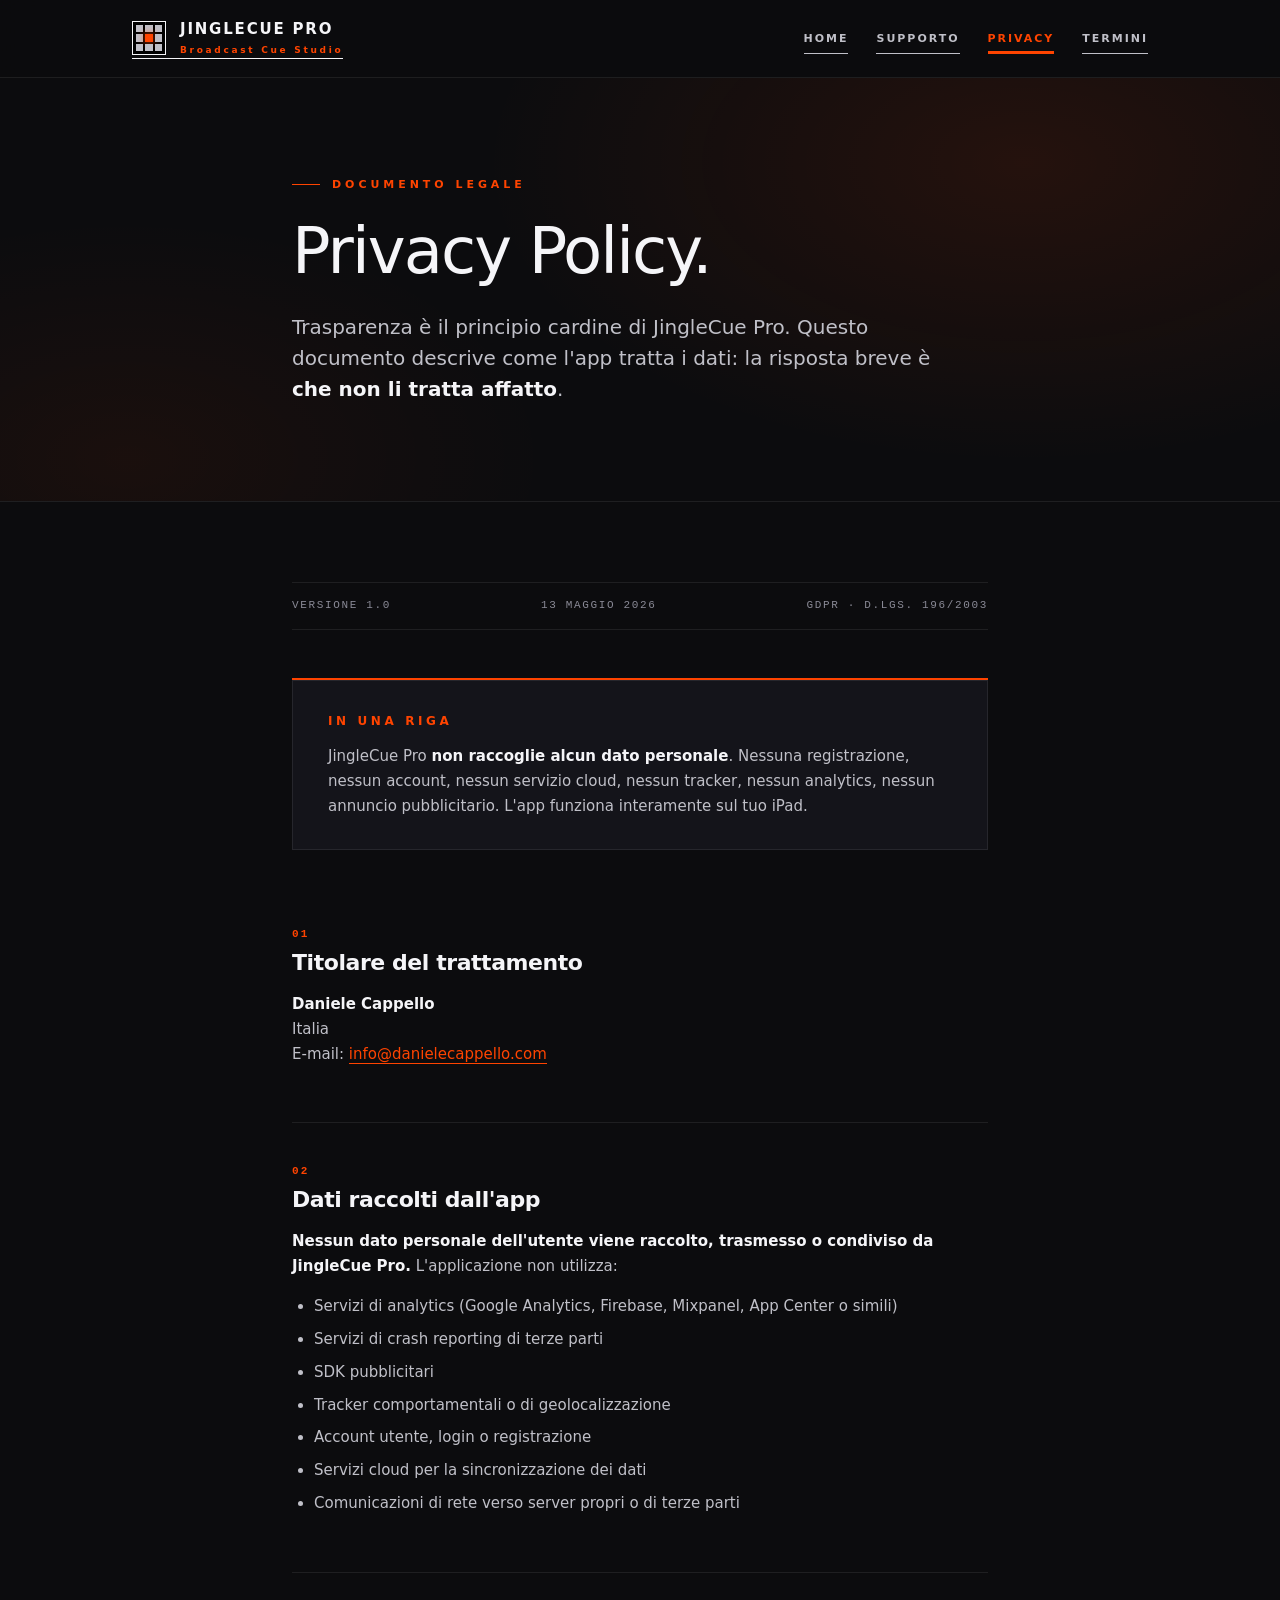
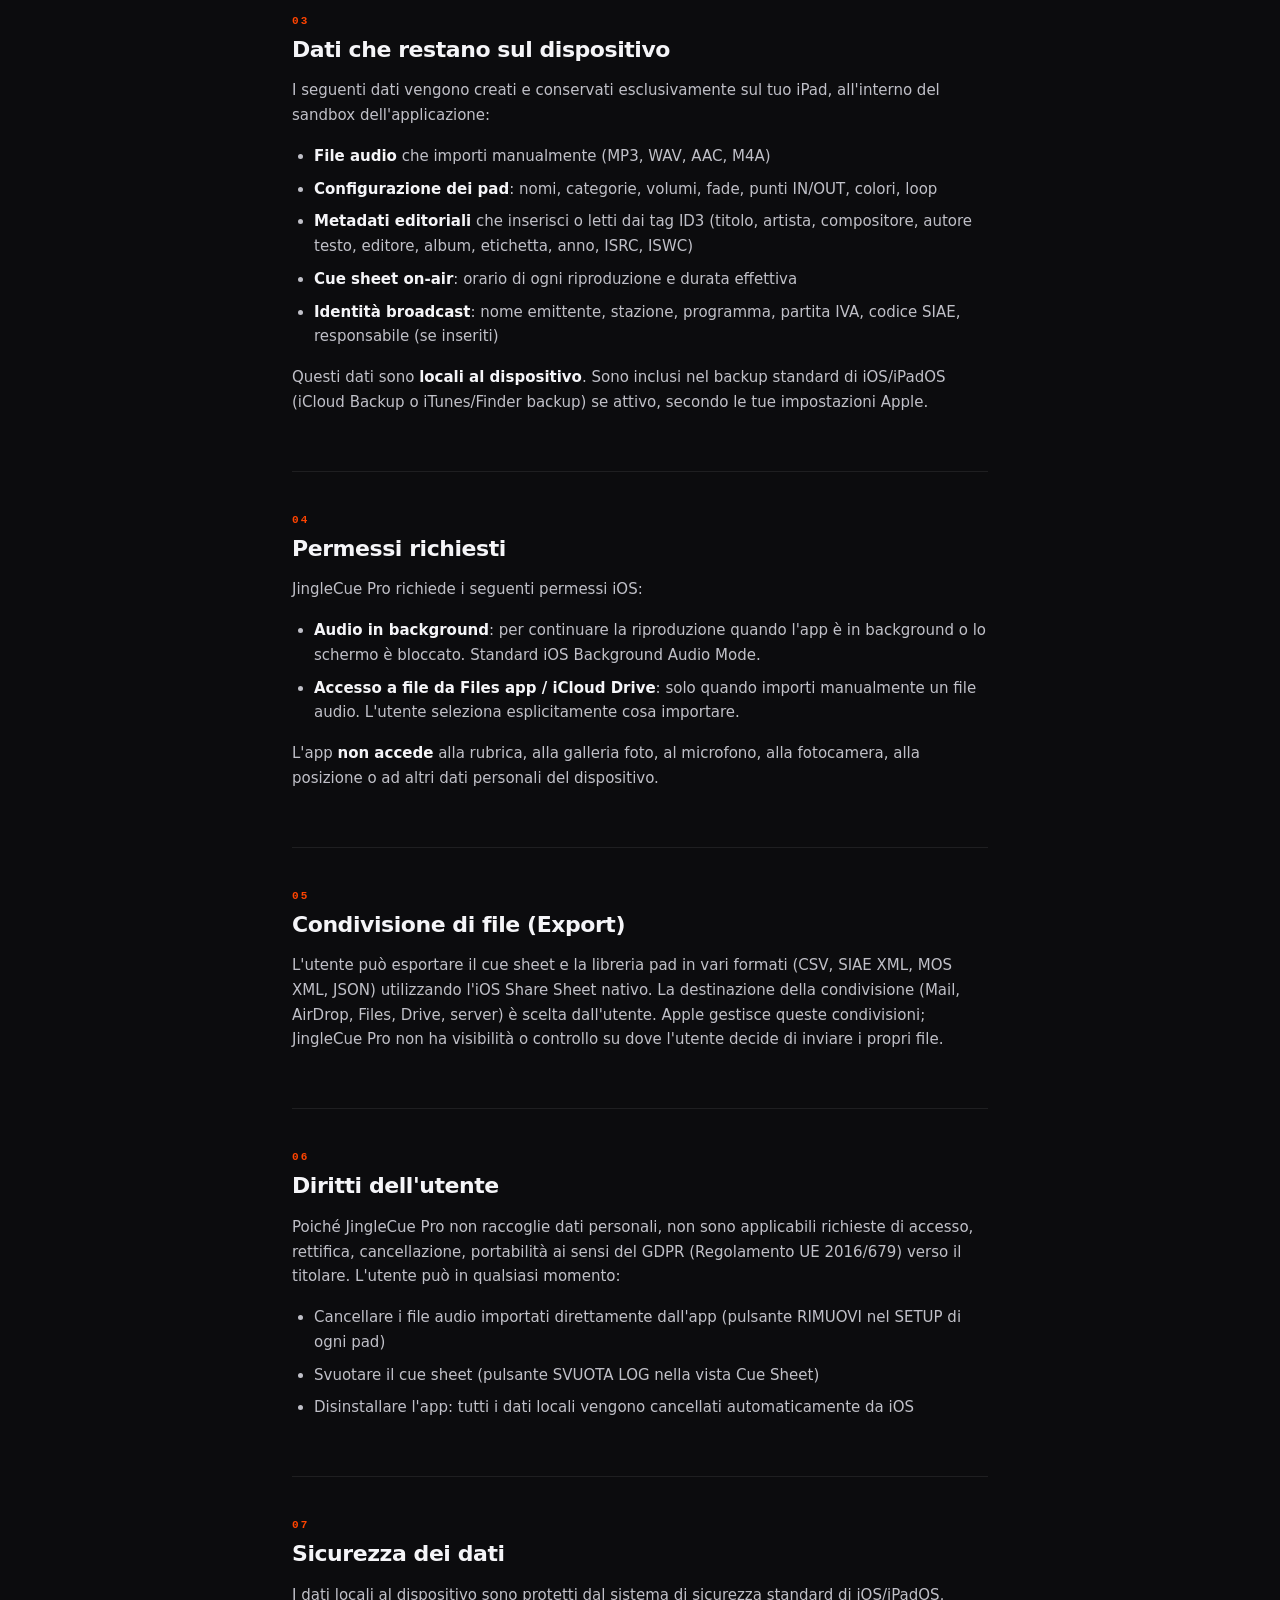
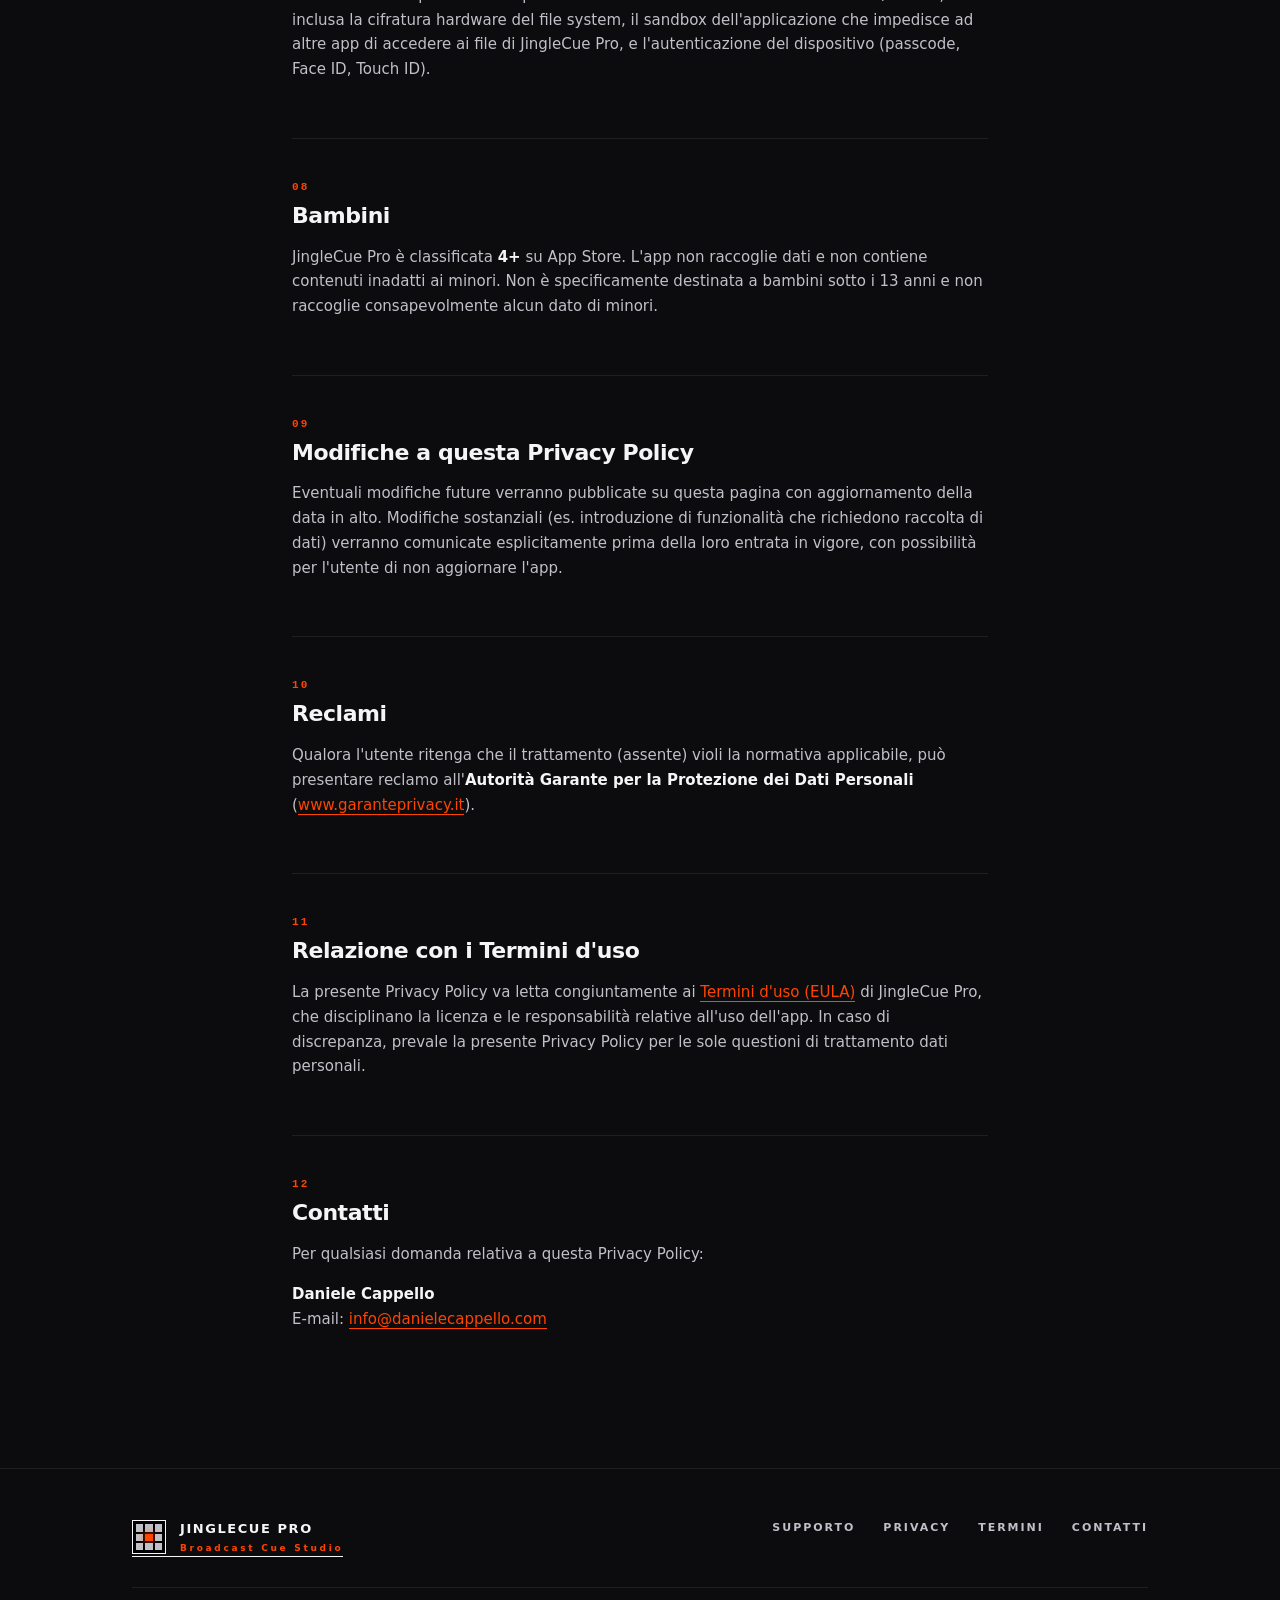
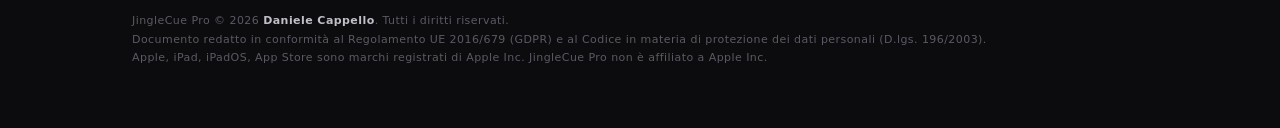
==== commit 44526cb6: "Add EULA terms.html + link in nav/footer di tutte le pagine - terms.html: 14 sezioni legali (licenza" ====
--- a/privacy.html
+++ b/privacy.html
@@ -6,7 +6,7 @@
 <title>Privacy Policy — JingleCue Pro</title>
 <meta name="description" content="Privacy policy di JingleCue Pro. Nessun dato raccolto. App 100% offline.">
 <meta name="theme-color" content="#0c0c0e">
-<link rel="stylesheet" href="_shared.css">
+<link rel="stylesheet" href="shared.css">
 </head>
 <body>
 
@@ -27,7 +27,8 @@
       <a href="index.html">Home</a>
       <a href="support.html">Supporto</a>
       <a href="privacy.html" class="active">Privacy</a>
-    </div>
+      <a href="terms.html">Termini</a>
+</div>
   </div>
 </nav>
 
@@ -187,6 +188,17 @@
 
     <div class="legal-section">
       <span class="section-number">11</span>
+      <h2>Relazione con i Termini d'uso</h2>
+      <p>
+        La presente Privacy Policy va letta congiuntamente ai <a href="terms.html">Termini d'uso (EULA)</a>
+        di JingleCue Pro, che disciplinano la licenza e le responsabilità relative all'uso dell'app.
+        In caso di discrepanza, prevale la presente Privacy Policy per le sole questioni di
+        trattamento dati personali.
+      </p>
+    </div>
+
+    <div class="legal-section">
+      <span class="section-number">12</span>
       <h2>Contatti</h2>
       <p>Per qualsiasi domanda relativa a questa Privacy Policy:</p>
       <p>
@@ -217,7 +229,8 @@
       <div class="right">
         <a href="support.html">Supporto</a>
         <a href="privacy.html">Privacy</a>
-        <a href="mailto:info@danielecappello.com">Contatti</a>
+        <a href="terms.html">Termini</a>
+<a href="mailto:info@danielecappello.com">Contatti</a>
       </div>
     </div>
     <div class="legal">
--- a/shared.css
+++ b/shared.css
@@ -0,0 +1,468 @@
+/* JingleCue Pro · Architectural Mono v2
+   Stile editoriale broadcast, coerente con l'app iPad nativa. */
+
+*, *::before, *::after { box-sizing: border-box; margin: 0; padding: 0; }
+
+:root {
+  --bg-0: #0c0c0e;
+  --bg-1: #14141a;
+  --bg-2: #1d1d24;
+  --bg-3: #25252f;
+
+  --line: rgba(255, 255, 255, 0.08);
+  --line-strong: rgba(255, 255, 255, 0.18);
+  --line-faint: rgba(255, 255, 255, 0.04);
+
+  --text-1: #f5f5f8;
+  --text-2: #c0c0c8;
+  --text-3: #8a8a96;
+  --text-4: #5a5a64;
+
+  --accent: #ff4400;
+  --accent-soft: #ff6622;
+  --accent-glow: rgba(255, 68, 0, 0.22);
+  --ok: #3ee07c;
+  --live: #ff1d4a;
+
+  --font-sans: -apple-system, BlinkMacSystemFont, 'SF Pro Display', 'Inter', system-ui, sans-serif;
+  --font-mono: 'SF Mono', 'JetBrains Mono', 'IBM Plex Mono', Menlo, Monaco, monospace;
+
+  --container: 1080px;
+  --container-narrow: 760px;
+}
+
+html { scroll-behavior: smooth; }
+body {
+  font-family: var(--font-sans);
+  background: var(--bg-0);
+  color: var(--text-1);
+  -webkit-font-smoothing: antialiased;
+  -moz-osx-font-smoothing: grayscale;
+  line-height: 1.55;
+  font-size: 16px;
+  font-feature-settings: 'ss01', 'cv11';
+  overflow-x: hidden;
+}
+
+.container { max-width: var(--container); margin: 0 auto; padding: 0 32px; }
+.container.narrow { max-width: var(--container-narrow); }
+
+/* === NAV TOP === */
+nav.top {
+  position: sticky; top: 0; z-index: 50;
+  background: rgba(12, 12, 14, 0.85);
+  backdrop-filter: saturate(180%) blur(20px);
+  -webkit-backdrop-filter: saturate(180%) blur(20px);
+  border-bottom: 1px solid var(--line);
+}
+nav.top .inner {
+  display: flex; align-items: center; justify-content: space-between;
+  padding: 18px 32px;
+  max-width: var(--container); margin: 0 auto;
+}
+.logo {
+  display: flex; align-items: center; gap: 14px;
+  text-decoration: none; color: inherit;
+  transition: opacity 0.2s;
+}
+.logo:hover { opacity: 0.85; }
+.logo-mark {
+  width: 34px; height: 34px;
+  display: grid;
+  grid-template-columns: repeat(3, 1fr);
+  grid-template-rows: repeat(3, 1fr);
+  gap: 2px;
+  padding: 3px;
+  background: #000;
+  border: 1px solid var(--text-1);
+}
+.logo-mark span { background: var(--text-2); }
+.logo-mark span:nth-child(5) { background: var(--accent); box-shadow: 0 0 8px var(--accent); }
+.logo-text {
+  display: flex; flex-direction: column;
+  letter-spacing: 0.14em;
+}
+.logo-text .name {
+  font-size: 15px; font-weight: 800;
+  text-transform: uppercase;
+  letter-spacing: 0.12em;
+}
+.logo-text .sub {
+  font-size: 9px;
+  letter-spacing: 0.3em;
+  color: var(--accent);
+  font-weight: 700;
+  margin-top: 3px;
+}
+nav.top .links { display: flex; gap: 28px; align-items: center; }
+nav.top .links a {
+  font-size: 11px;
+  color: var(--text-2);
+  text-decoration: none;
+  font-weight: 600;
+  letter-spacing: 0.18em;
+  text-transform: uppercase;
+  transition: color 0.18s;
+  position: relative;
+  padding: 6px 0;
+}
+nav.top .links a:hover { color: var(--text-1); }
+nav.top .links a.active { color: var(--accent); }
+nav.top .links a.active::after {
+  content: '';
+  position: absolute;
+  left: 0; right: 0; bottom: 0;
+  height: 2px;
+  background: var(--accent);
+}
+
+/* === HERO === */
+.hero {
+  position: relative;
+  padding: 90px 0 80px;
+  overflow: hidden;
+  border-bottom: 1px solid var(--line);
+}
+.hero::before {
+  content: ''; position: absolute; inset: 0;
+  background:
+    radial-gradient(900px 500px at 80% 20%, rgba(255, 68, 0, 0.10), transparent 60%),
+    radial-gradient(700px 400px at 10% 90%, rgba(255, 68, 0, 0.06), transparent 60%);
+  pointer-events: none;
+}
+.hero .container { position: relative; z-index: 1; }
+
+.eyebrow {
+  display: inline-flex; align-items: center; gap: 12px;
+  font-size: 11px;
+  letter-spacing: 0.36em;
+  text-transform: uppercase;
+  color: var(--accent);
+  font-weight: 700;
+  margin-bottom: 26px;
+}
+.eyebrow::before {
+  content: '';
+  display: inline-block;
+  width: 28px; height: 1px;
+  background: var(--accent);
+}
+.eyebrow.center { justify-content: center; }
+.eyebrow.center::before { display: none; }
+
+.section-number {
+  font-family: var(--font-mono);
+  font-size: 11px;
+  color: var(--accent);
+  letter-spacing: 0.2em;
+  font-weight: 700;
+  display: block;
+  margin-bottom: 14px;
+}
+
+h1 {
+  font-size: 64px;
+  font-weight: 200;
+  line-height: 1.02;
+  letter-spacing: -0.03em;
+  margin-bottom: 28px;
+  color: var(--text-1);
+}
+h1 em {
+  font-style: normal;
+  font-weight: 800;
+  color: var(--accent);
+}
+h1 strong { font-weight: 800; }
+
+h2 {
+  font-size: 36px;
+  font-weight: 700;
+  letter-spacing: -0.02em;
+  line-height: 1.12;
+  margin: 0 0 18px;
+  color: var(--text-1);
+}
+
+h3 {
+  font-size: 18px;
+  font-weight: 700;
+  letter-spacing: 0.01em;
+  margin: 0 0 12px;
+  color: var(--text-1);
+}
+
+.lead {
+  font-size: 20px;
+  color: var(--text-2);
+  line-height: 1.55;
+  max-width: 640px;
+  font-weight: 300;
+}
+
+p, ul, ol {
+  color: var(--text-2);
+  margin-bottom: 16px;
+  font-size: 15px;
+  line-height: 1.65;
+}
+p strong, ul strong, ol strong { color: var(--text-1); font-weight: 600; }
+
+ul, ol { padding-left: 22px; }
+li { margin-bottom: 8px; }
+
+a { color: var(--accent); text-decoration: none; border-bottom: 1px solid currentColor; transition: color 0.18s; }
+a:hover { color: var(--accent-soft); }
+
+code, kbd, .mono {
+  font-family: var(--font-mono);
+  font-size: 13px;
+  background: var(--bg-1);
+  padding: 3px 8px;
+  color: var(--text-1);
+  border: 1px solid var(--line);
+}
+
+/* === SECTIONS === */
+section {
+  padding: 80px 0;
+  position: relative;
+}
+section.alt {
+  background: var(--bg-1);
+  border-top: 1px solid var(--line);
+  border-bottom: 1px solid var(--line);
+}
+
+.section-head {
+  margin-bottom: 56px;
+  max-width: 720px;
+}
+.section-head.center { text-align: center; margin-left: auto; margin-right: auto; }
+
+/* === FEATURE GRID === */
+.features {
+  display: grid;
+  grid-template-columns: repeat(2, 1fr);
+  gap: 1px;
+  background: var(--line);
+  border: 1px solid var(--line);
+}
+.feat {
+  background: var(--bg-0);
+  padding: 38px 32px;
+  transition: background 0.2s;
+  position: relative;
+}
+.feat:hover { background: var(--bg-1); }
+.feat .num {
+  font-family: var(--font-mono);
+  font-size: 11px;
+  color: var(--accent);
+  letter-spacing: 0.2em;
+  font-weight: 700;
+  margin-bottom: 18px;
+  display: block;
+}
+.feat h3 { margin-bottom: 10px; font-size: 17px; font-weight: 700; }
+.feat p {
+  font-size: 14px;
+  color: var(--text-2);
+  line-height: 1.6;
+  margin: 0;
+}
+
+/* === BOX / CALLOUT === */
+.box {
+  background: var(--bg-1);
+  border-top: 2px solid var(--accent);
+  padding: 32px 36px;
+  margin: 36px 0;
+  position: relative;
+}
+.box::before {
+  content: '';
+  position: absolute;
+  top: 0; left: 0; right: 0; bottom: 0;
+  border: 1px solid var(--line);
+  pointer-events: none;
+}
+.box h3 {
+  display: flex; align-items: center; gap: 12px;
+  font-size: 12px;
+  letter-spacing: 0.3em;
+  text-transform: uppercase;
+  color: var(--accent);
+  margin-bottom: 14px;
+}
+.box p:last-child { margin-bottom: 0; }
+
+/* === LEGAL / LONG-FORM SECTIONS === */
+.legal-section {
+  padding: 40px 0;
+  border-bottom: 1px solid var(--line);
+}
+.legal-section:last-of-type { border-bottom: none; }
+.legal-section .section-number { margin-bottom: 8px; }
+.legal-section h2 { font-size: 22px; margin-bottom: 16px; }
+.legal-section p { font-size: 15px; }
+
+/* === FAQ === */
+.faq details {
+  border-top: 1px solid var(--line);
+  padding: 24px 0;
+  transition: background 0.2s;
+}
+.faq details:last-child { border-bottom: 1px solid var(--line); }
+.faq summary {
+  list-style: none; cursor: pointer;
+  font-size: 16px;
+  font-weight: 600;
+  letter-spacing: -0.005em;
+  display: flex;
+  justify-content: space-between;
+  align-items: flex-start;
+  gap: 24px;
+  color: var(--text-1);
+  transition: color 0.18s;
+}
+.faq summary:hover { color: var(--accent); }
+.faq summary::-webkit-details-marker { display: none; }
+.faq summary::after {
+  content: '+';
+  color: var(--accent);
+  font-size: 24px;
+  font-weight: 300;
+  line-height: 1;
+  flex-shrink: 0;
+  transition: transform 0.2s;
+}
+.faq details[open] summary::after { content: '–'; }
+.faq details p, .faq details ul {
+  margin-top: 16px;
+  font-size: 14px;
+  line-height: 1.7;
+  color: var(--text-2);
+}
+
+/* === CTA === */
+.cta-row {
+  display: flex; gap: 14px; flex-wrap: wrap; align-items: center;
+  margin-top: 36px;
+}
+.btn-primary, .btn-secondary {
+  display: inline-flex; align-items: center; gap: 10px;
+  padding: 14px 26px;
+  font-size: 12px;
+  font-weight: 800;
+  letter-spacing: 0.18em;
+  text-transform: uppercase;
+  text-decoration: none;
+  border: 1px solid;
+  transition: all 0.2s;
+}
+.btn-primary {
+  background: var(--accent);
+  color: var(--bg-0);
+  border-color: var(--accent);
+  box-shadow: 0 8px 30px var(--accent-glow);
+}
+.btn-primary:hover {
+  background: var(--accent-soft);
+  border-color: var(--accent-soft);
+}
+.btn-secondary {
+  background: transparent;
+  color: var(--text-1);
+  border-color: var(--line-strong);
+}
+.btn-secondary:hover {
+  border-color: var(--text-1);
+}
+
+/* === TAGS === */
+.tags {
+  display: flex; gap: 8px; flex-wrap: wrap;
+  margin-top: 28px;
+}
+.tag {
+  font-size: 10px;
+  letter-spacing: 0.2em;
+  text-transform: uppercase;
+  color: var(--text-2);
+  font-weight: 700;
+  padding: 8px 14px;
+  background: rgba(255, 255, 255, 0.02);
+  border: 1px solid var(--line);
+}
+
+/* === FOOTER === */
+footer.bottom {
+  padding: 50px 0 60px;
+  border-top: 1px solid var(--line);
+  background: var(--bg-0);
+}
+footer .row {
+  display: flex; justify-content: space-between; align-items: flex-start;
+  flex-wrap: wrap; gap: 24px;
+  padding-bottom: 30px;
+  border-bottom: 1px solid var(--line);
+  margin-bottom: 24px;
+}
+footer .left .logo-text .name { font-size: 13px; }
+footer .right {
+  display: flex; gap: 28px;
+  font-size: 11px;
+  letter-spacing: 0.18em;
+  text-transform: uppercase;
+  font-weight: 600;
+}
+footer .right a {
+  color: var(--text-2);
+  border-bottom: none;
+}
+footer .right a:hover { color: var(--text-1); }
+footer .legal {
+  font-size: 11px;
+  color: var(--text-4);
+  letter-spacing: 0.04em;
+  line-height: 1.7;
+}
+
+/* === META === */
+.meta-line {
+  display: flex; justify-content: space-between; align-items: center;
+  font-family: var(--font-mono);
+  font-size: 11px;
+  color: var(--text-3);
+  letter-spacing: 0.15em;
+  text-transform: uppercase;
+  padding: 14px 0;
+  border-top: 1px solid var(--line);
+  border-bottom: 1px solid var(--line);
+  margin-bottom: 48px;
+}
+
+/* === RESPONSIVE === */
+@media (max-width: 880px) {
+  h1 { font-size: 44px; }
+  h2 { font-size: 28px; }
+  .features { grid-template-columns: 1fr; }
+  nav.top .inner { padding: 14px 24px; }
+  nav.top .links { gap: 18px; }
+  nav.top .links a { font-size: 10px; letter-spacing: 0.12em; }
+  section { padding: 60px 0; }
+  .hero { padding: 60px 0 50px; }
+  .container { padding: 0 22px; }
+  .logo-text .sub { display: none; }
+}
+
+@media (max-width: 600px) {
+  h1 { font-size: 34px; }
+  h2 { font-size: 22px; }
+  .lead { font-size: 17px; }
+  .box { padding: 22px 22px; }
+  footer .row { flex-direction: column; }
+  footer .right { gap: 18px; flex-wrap: wrap; }
+  .meta-line { flex-direction: column; align-items: flex-start; gap: 6px; }
+}
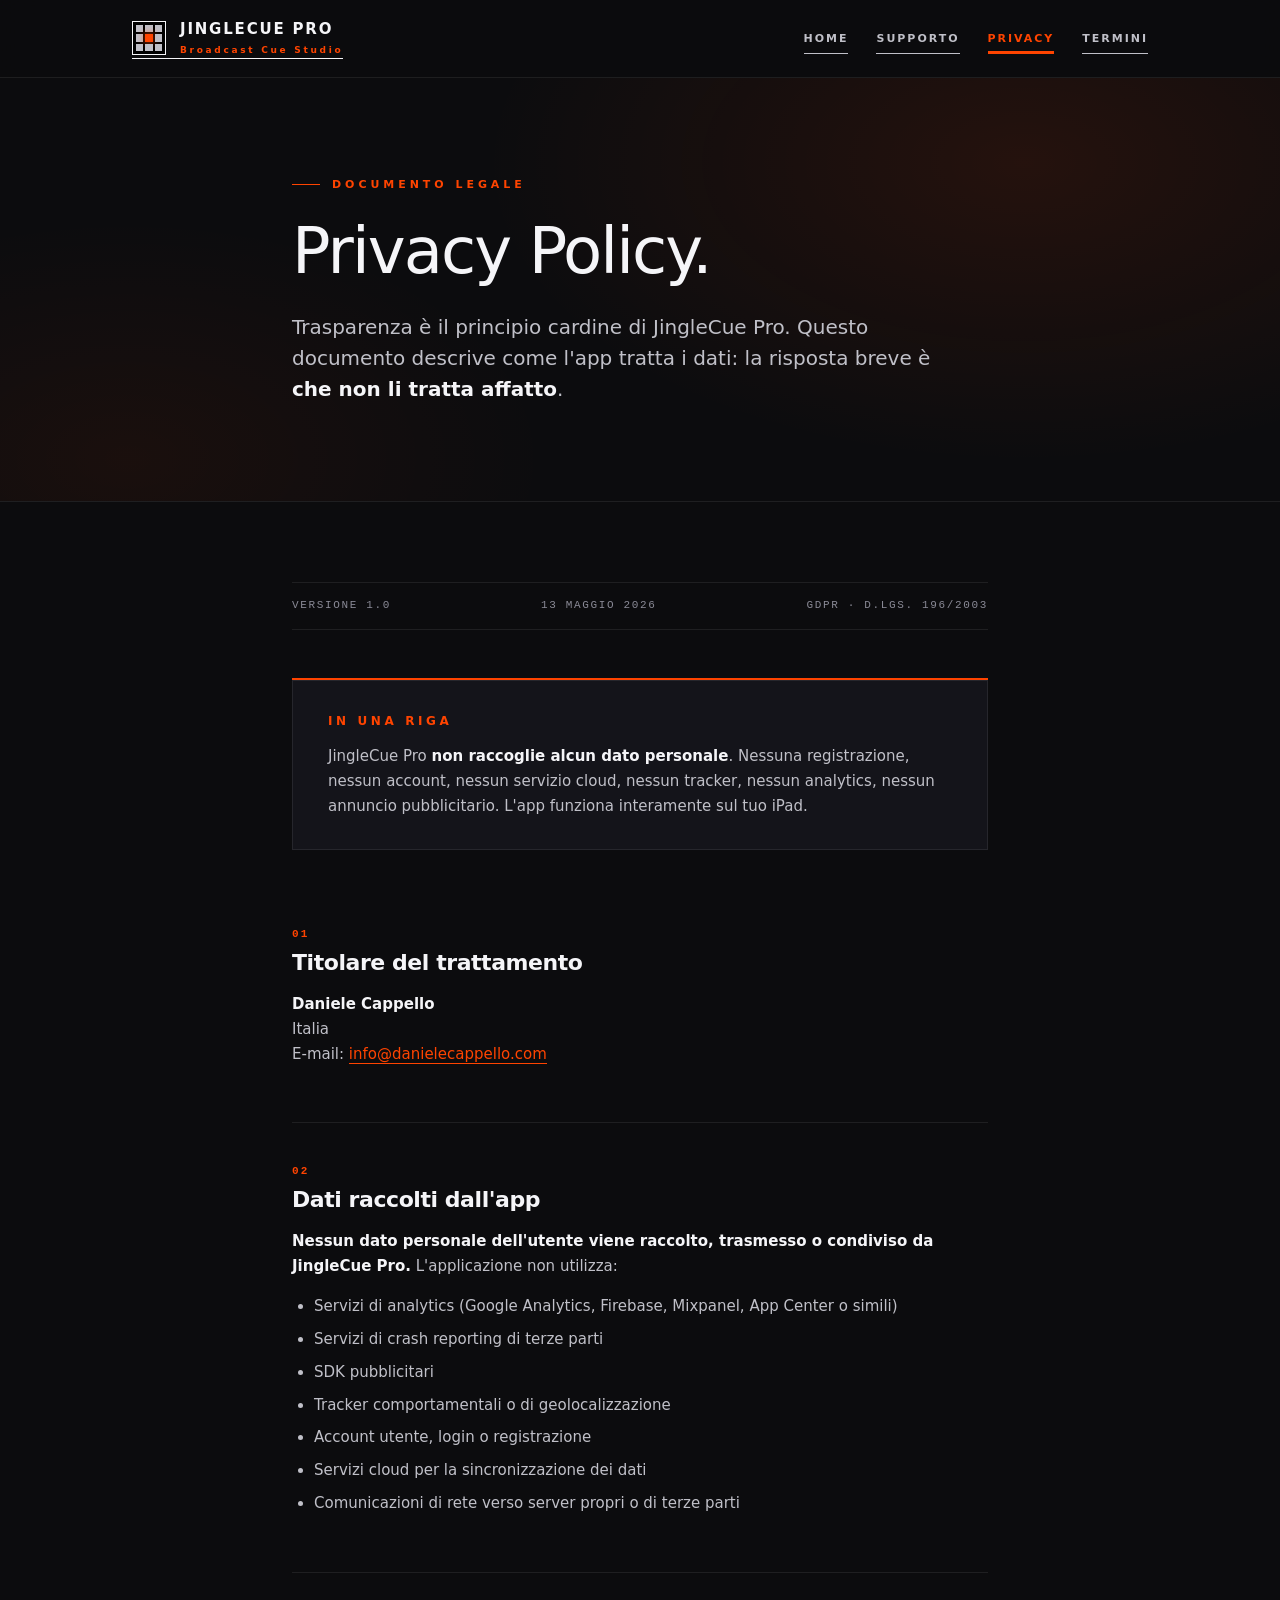
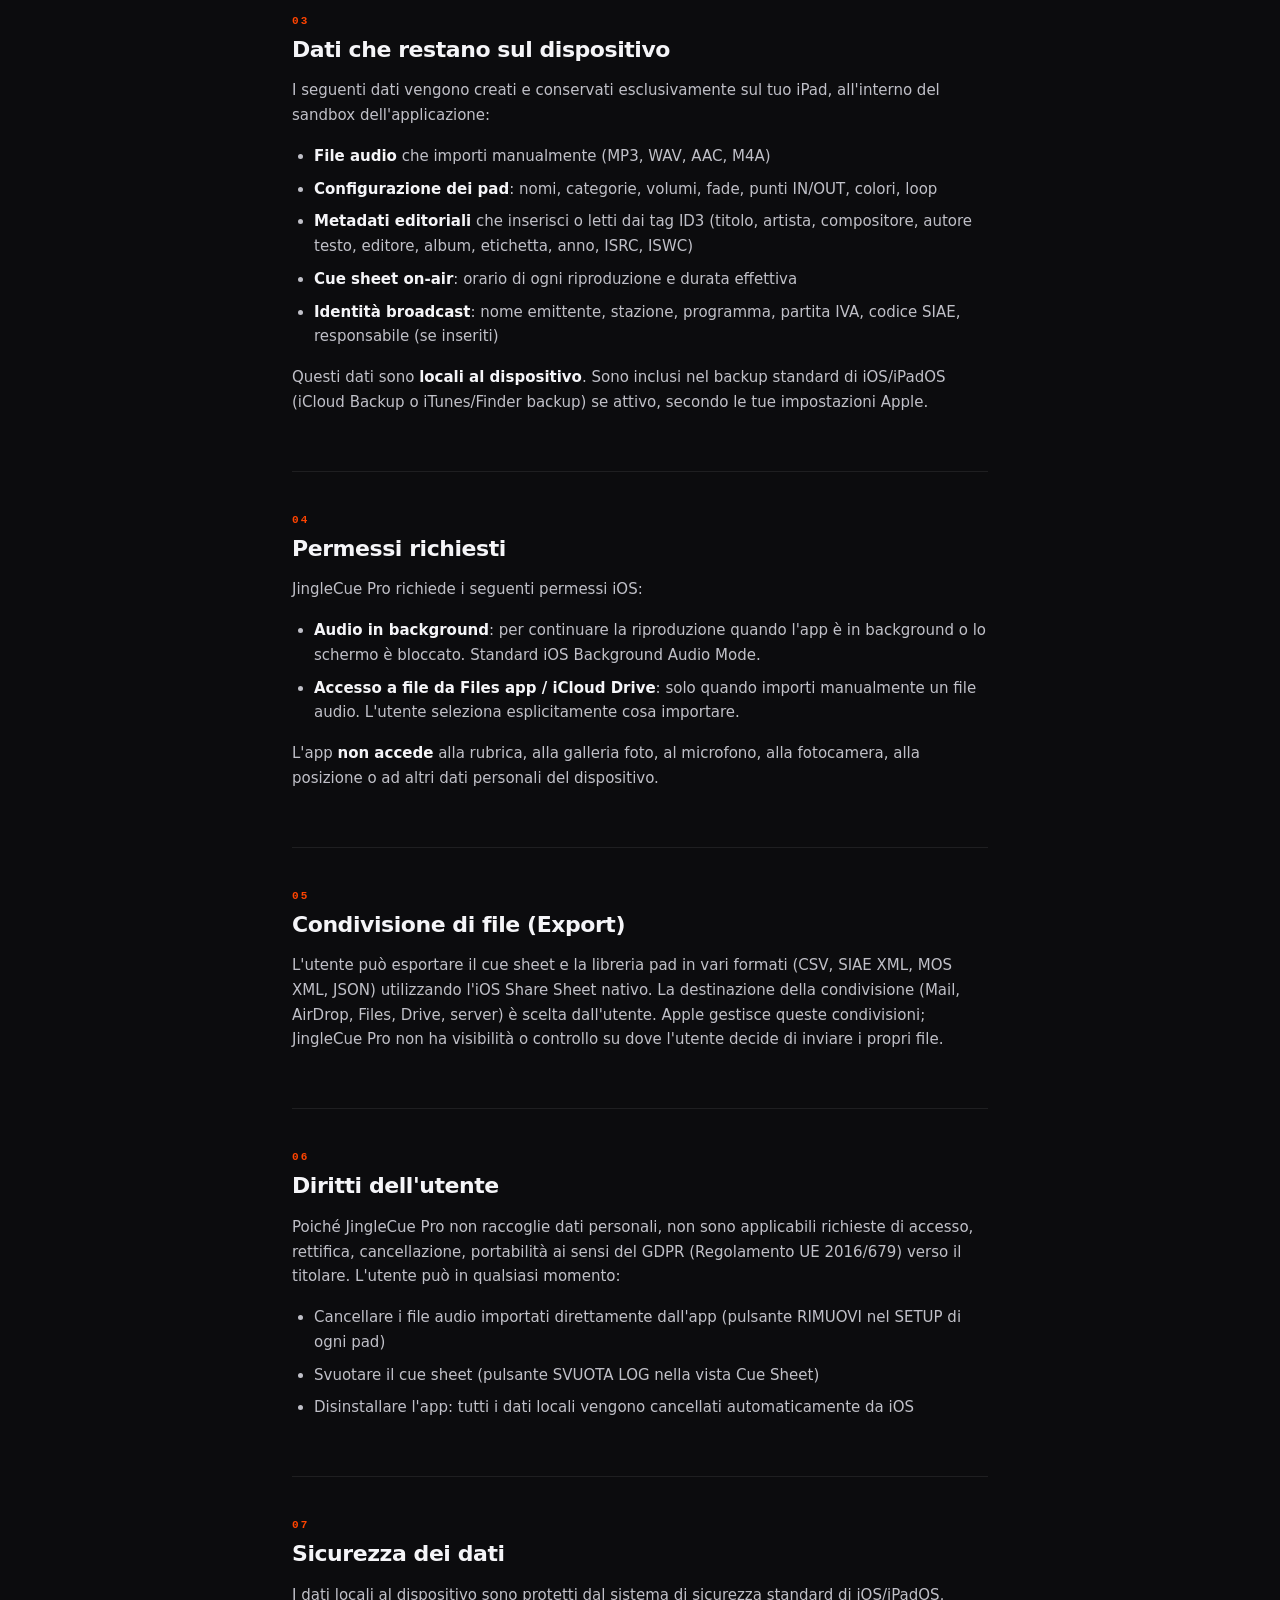
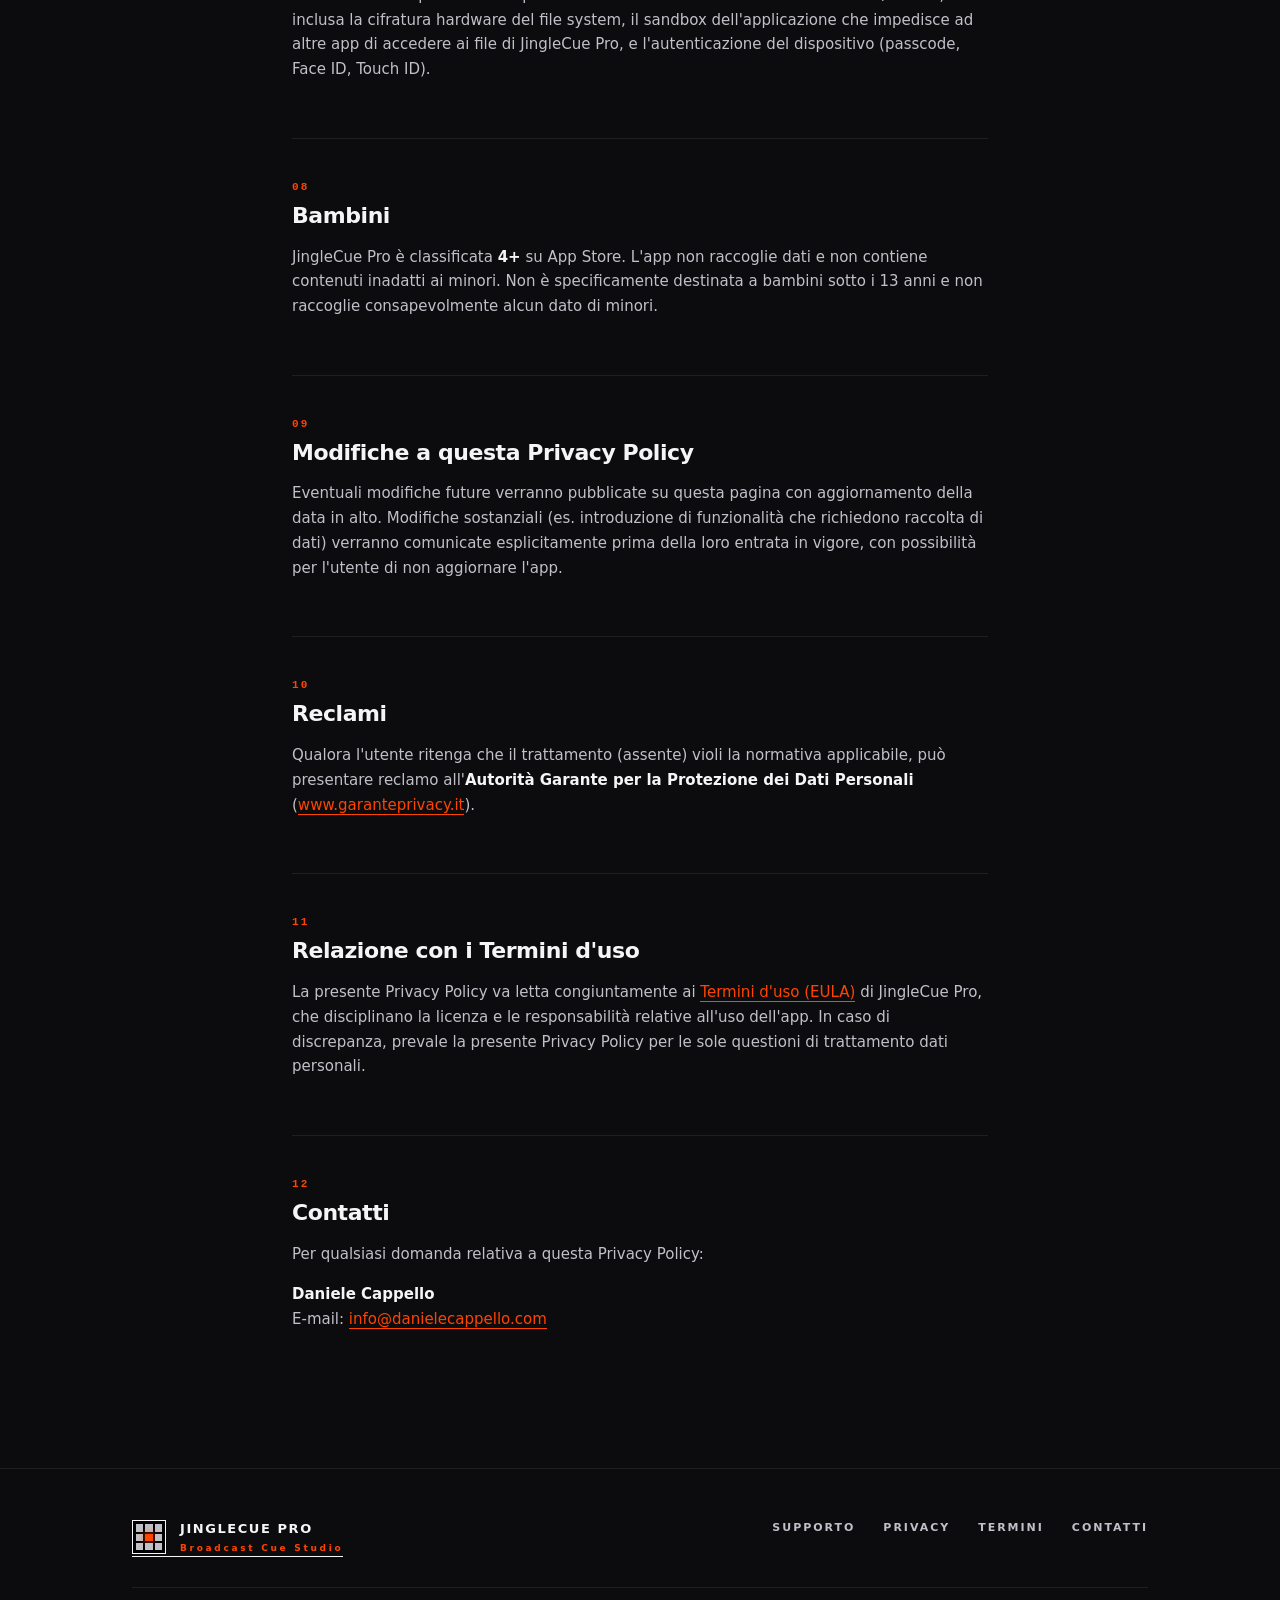
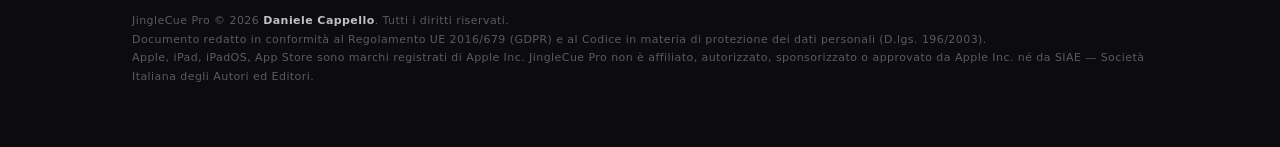
==== commit 9e5cee30: "Disclaimer SIAE rafforzato + FAQ Automix aggiornata - Footer di tutte le 4 pagine: aggiunto "JingleC" ====
--- a/privacy.html
+++ b/privacy.html
@@ -236,7 +236,7 @@
     <div class="legal">
       JingleCue Pro © 2026 <strong style="color: var(--text-2)">Daniele Cappello</strong>. Tutti i diritti riservati.<br>
       Documento redatto in conformità al Regolamento UE 2016/679 (GDPR) e al Codice in materia di protezione dei dati personali (D.lgs. 196/2003).<br>
-      Apple, iPad, iPadOS, App Store sono marchi registrati di Apple Inc. JingleCue Pro non è affiliato a Apple Inc.
+      Apple, iPad, iPadOS, App Store sono marchi registrati di Apple Inc. JingleCue Pro non è affiliato, autorizzato, sponsorizzato o approvato da Apple Inc. né da SIAE — Società Italiana degli Autori ed Editori.
     </div>
   </div>
 </footer>
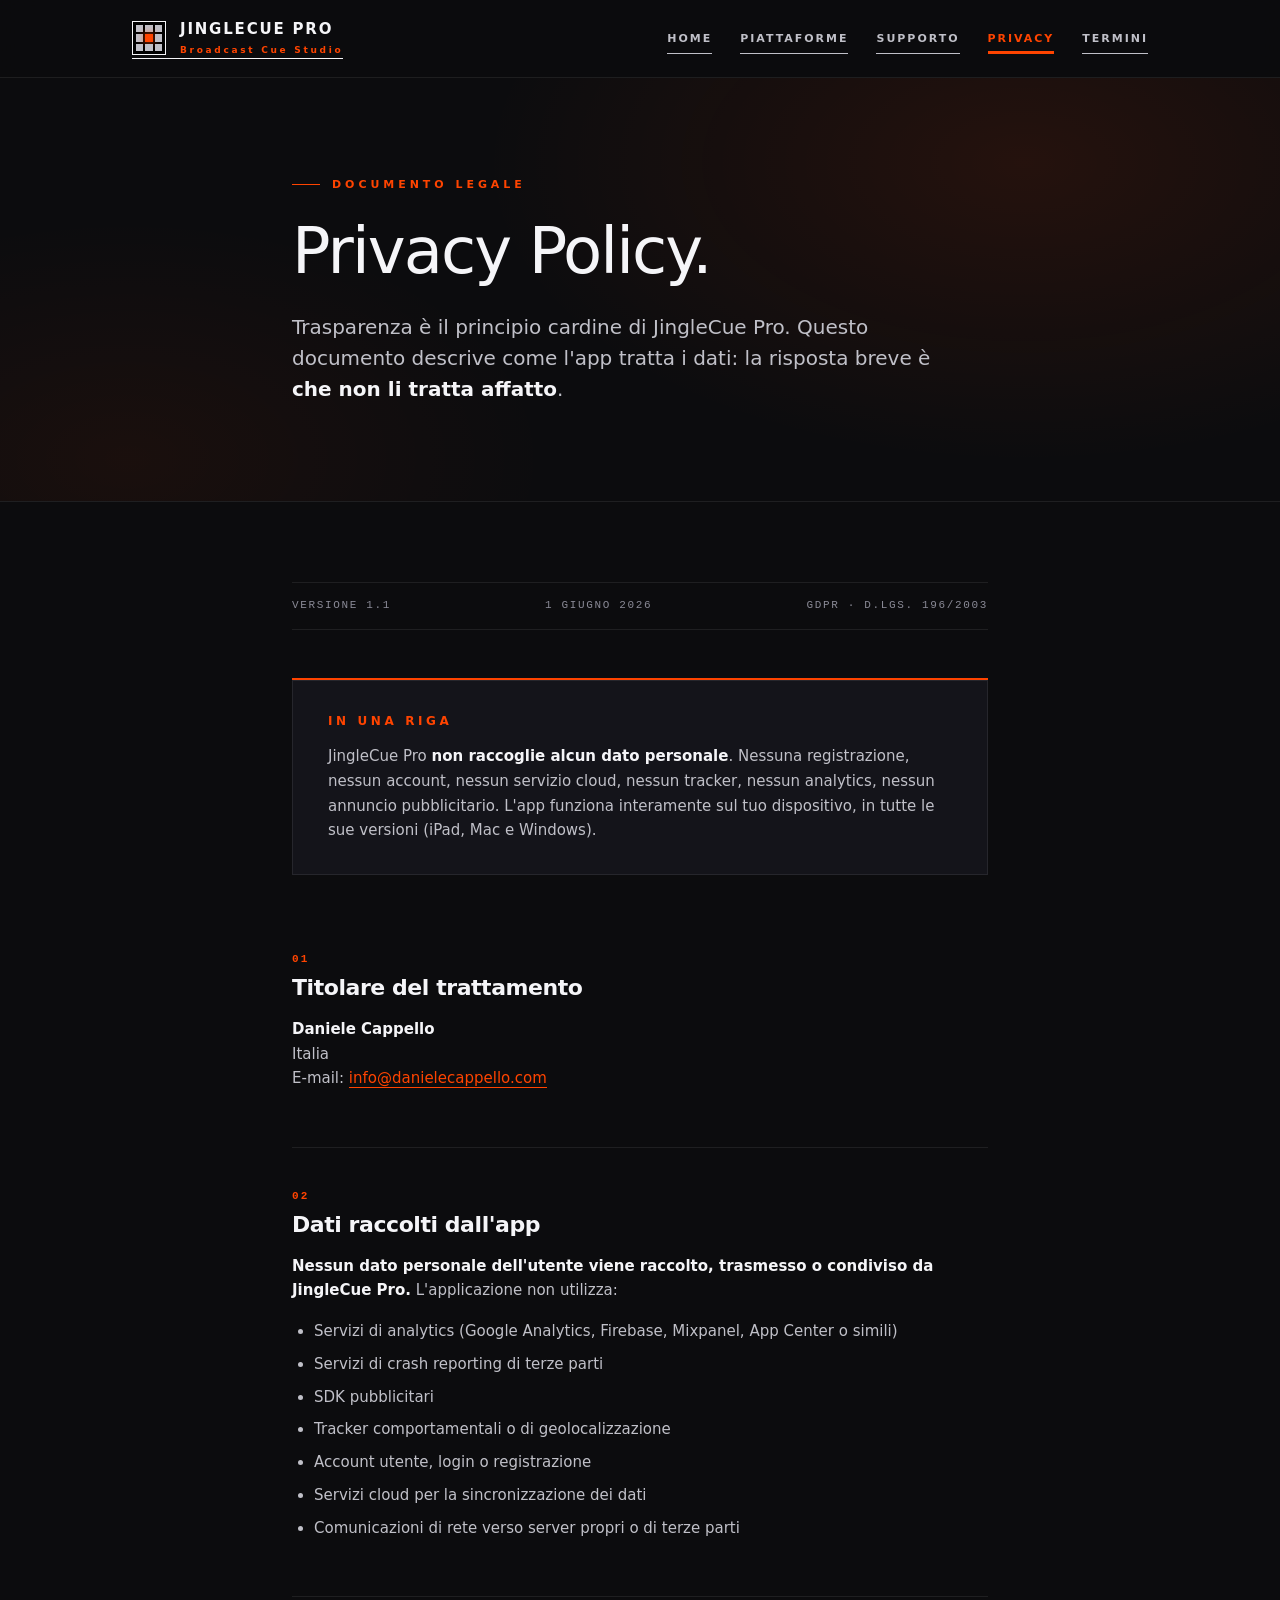
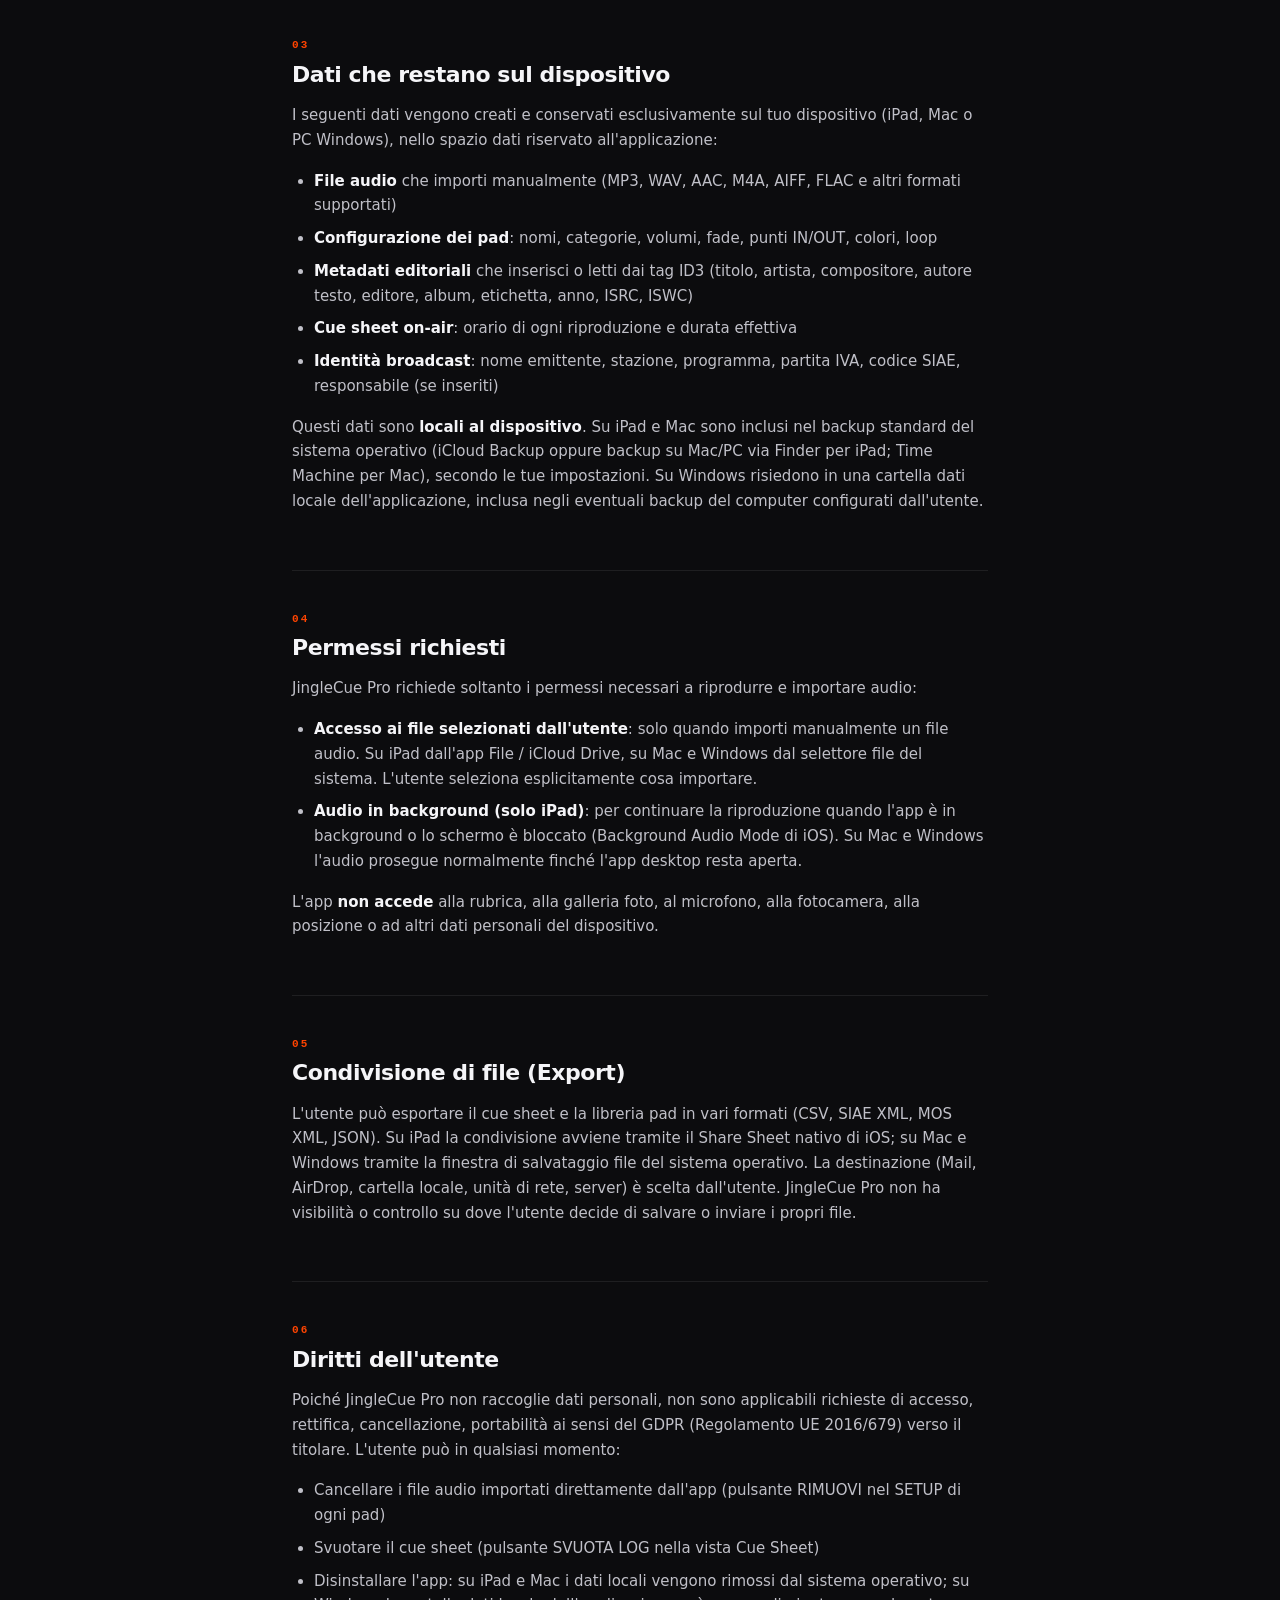
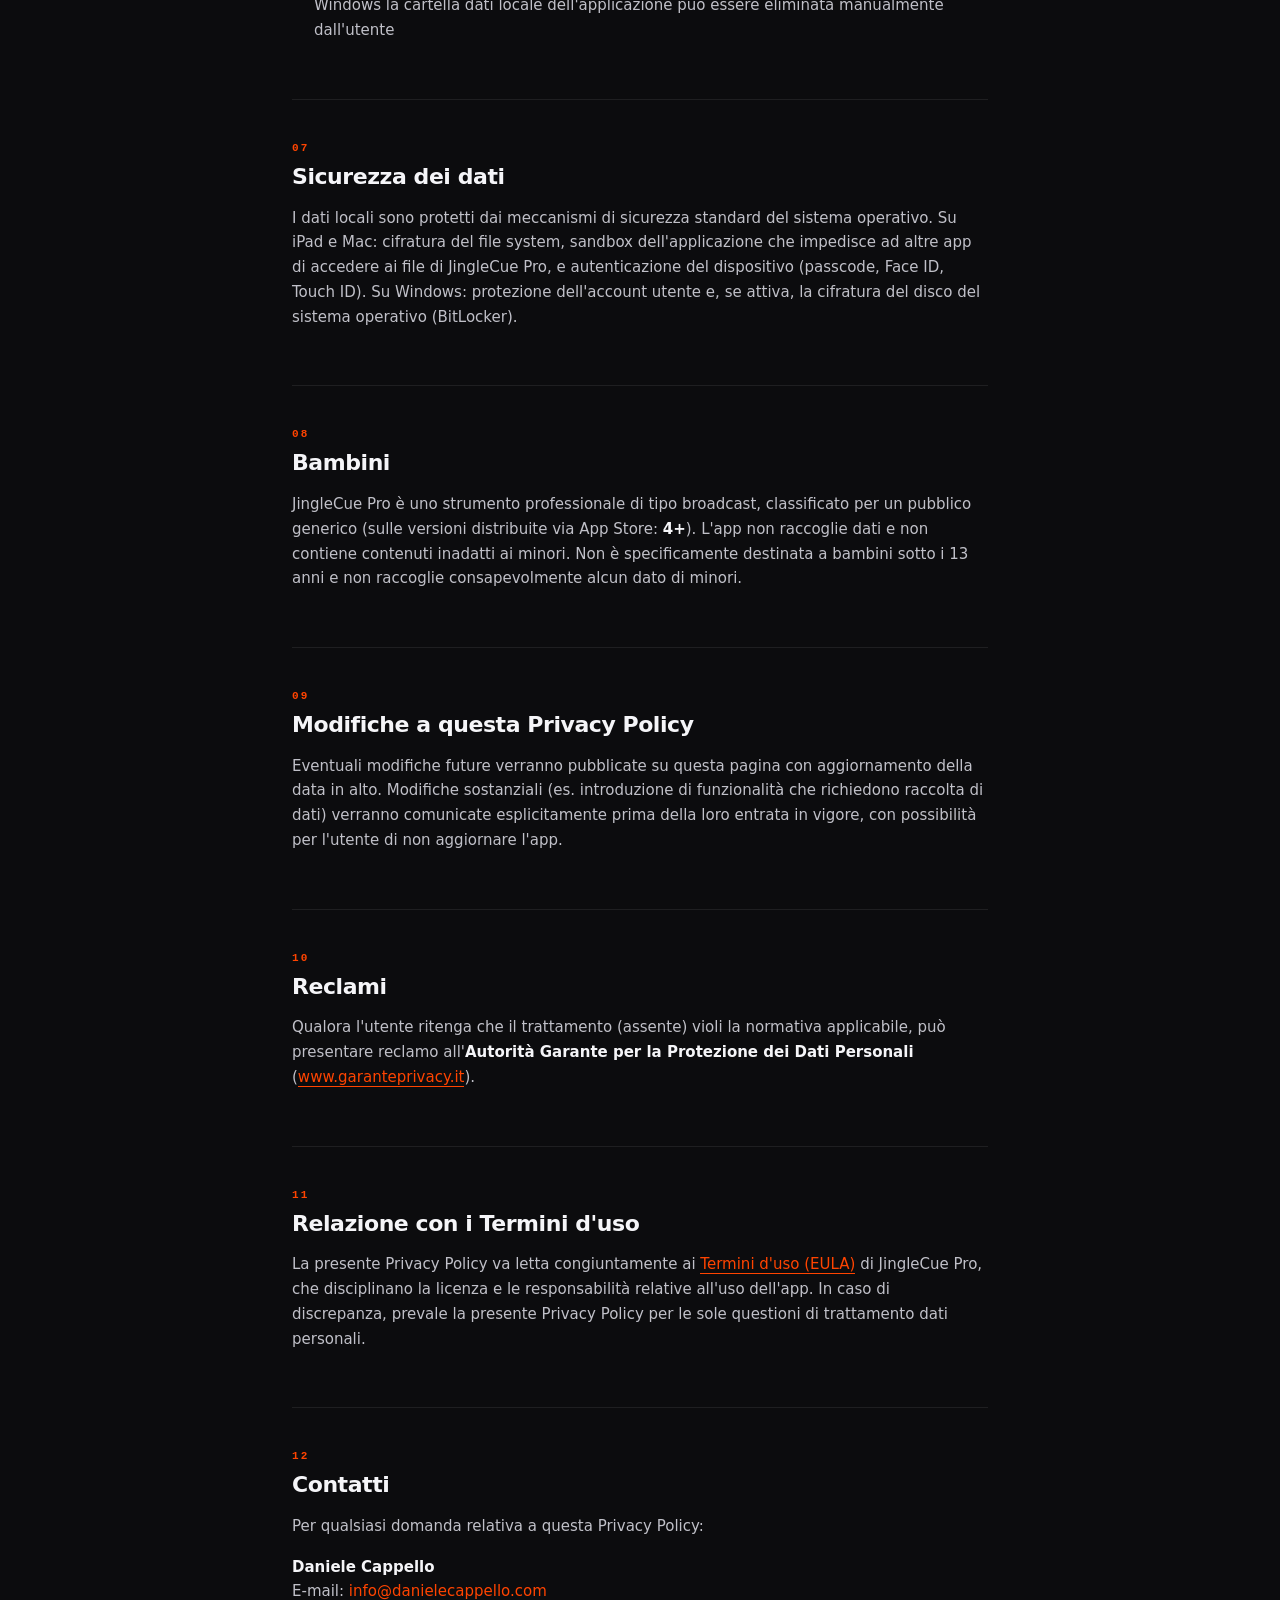
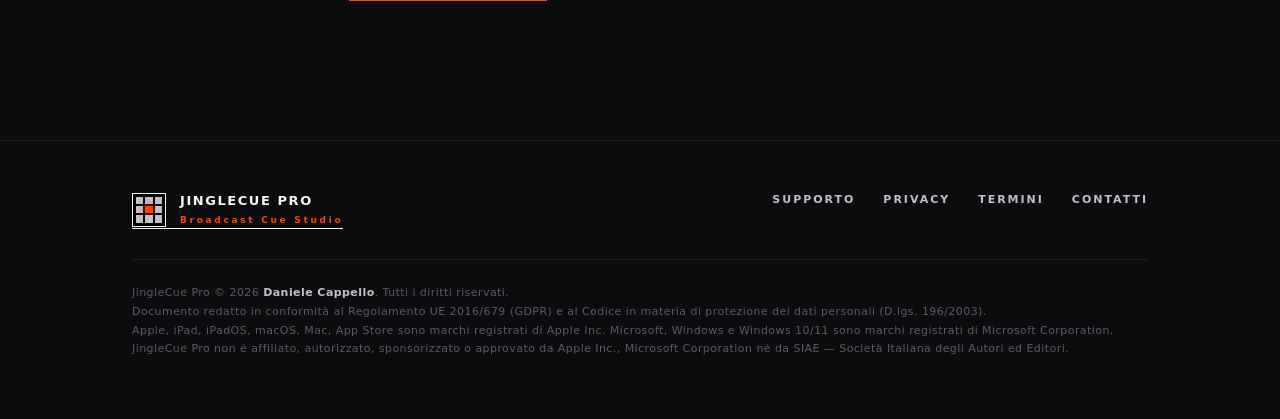
==== commit 687050bf: "Sito veritiero multipiattaforma: correzioni fatti + privacy/EULA Correzioni di fatto (segnalate da D" ====
--- a/privacy.html
+++ b/privacy.html
@@ -25,6 +25,7 @@
     </a>
     <div class="links">
       <a href="index.html">Home</a>
+      <a href="index.html#piattaforme">Piattaforme</a>
       <a href="support.html">Supporto</a>
       <a href="privacy.html" class="active">Privacy</a>
       <a href="terms.html">Termini</a>
@@ -47,8 +48,8 @@
   <div class="container narrow">
 
     <div class="meta-line">
-      <span>Versione 1.0</span>
-      <span>13 maggio 2026</span>
+      <span>Versione 1.1</span>
+      <span>1 giugno 2026</span>
       <span>GDPR · D.lgs. 196/2003</span>
     </div>
 
@@ -57,7 +58,8 @@
       <p>
         JingleCue Pro <strong>non raccoglie alcun dato personale</strong>. Nessuna registrazione,
         nessun account, nessun servizio cloud, nessun tracker, nessun analytics,
-        nessun annuncio pubblicitario. L'app funziona interamente sul tuo iPad.
+        nessun annuncio pubblicitario. L'app funziona interamente sul tuo dispositivo,
+        in tutte le sue versioni (iPad, Mac e Windows).
       </p>
     </div>
 
@@ -92,27 +94,29 @@
     <div class="legal-section">
       <span class="section-number">03</span>
       <h2>Dati che restano sul dispositivo</h2>
-      <p>I seguenti dati vengono creati e conservati esclusivamente sul tuo iPad, all'interno del sandbox dell'applicazione:</p>
-      <ul>
-        <li><strong>File audio</strong> che importi manualmente (MP3, WAV, AAC, M4A)</li>
+      <p>I seguenti dati vengono creati e conservati esclusivamente sul tuo dispositivo (iPad, Mac o PC Windows), nello spazio dati riservato all'applicazione:</p>
+      <ul>
+        <li><strong>File audio</strong> che importi manualmente (MP3, WAV, AAC, M4A, AIFF, FLAC e altri formati supportati)</li>
         <li><strong>Configurazione dei pad</strong>: nomi, categorie, volumi, fade, punti IN/OUT, colori, loop</li>
         <li><strong>Metadati editoriali</strong> che inserisci o letti dai tag ID3 (titolo, artista, compositore, autore testo, editore, album, etichetta, anno, ISRC, ISWC)</li>
         <li><strong>Cue sheet on-air</strong>: orario di ogni riproduzione e durata effettiva</li>
         <li><strong>Identità broadcast</strong>: nome emittente, stazione, programma, partita IVA, codice SIAE, responsabile (se inseriti)</li>
       </ul>
       <p>
-        Questi dati sono <strong>locali al dispositivo</strong>. Sono inclusi nel backup standard di iOS/iPadOS
-        (iCloud Backup o iTunes/Finder backup) se attivo, secondo le tue impostazioni Apple.
+        Questi dati sono <strong>locali al dispositivo</strong>. Su iPad e Mac sono inclusi nel backup standard del
+        sistema operativo (iCloud Backup oppure backup su Mac/PC via Finder per iPad; Time Machine per Mac), secondo
+        le tue impostazioni. Su Windows risiedono in una cartella dati locale dell'applicazione, inclusa negli
+        eventuali backup del computer configurati dall'utente.
       </p>
     </div>
 
     <div class="legal-section">
       <span class="section-number">04</span>
       <h2>Permessi richiesti</h2>
-      <p>JingleCue Pro richiede i seguenti permessi iOS:</p>
-      <ul>
-        <li><strong>Audio in background</strong>: per continuare la riproduzione quando l'app è in background o lo schermo è bloccato. Standard iOS Background Audio Mode.</li>
-        <li><strong>Accesso a file da Files app / iCloud Drive</strong>: solo quando importi manualmente un file audio. L'utente seleziona esplicitamente cosa importare.</li>
+      <p>JingleCue Pro richiede soltanto i permessi necessari a riprodurre e importare audio:</p>
+      <ul>
+        <li><strong>Accesso ai file selezionati dall'utente</strong>: solo quando importi manualmente un file audio. Su iPad dall'app File / iCloud Drive, su Mac e Windows dal selettore file del sistema. L'utente seleziona esplicitamente cosa importare.</li>
+        <li><strong>Audio in background (solo iPad)</strong>: per continuare la riproduzione quando l'app è in background o lo schermo è bloccato (Background Audio Mode di iOS). Su Mac e Windows l'audio prosegue normalmente finché l'app desktop resta aperta.</li>
       </ul>
       <p>
         L'app <strong>non accede</strong> alla rubrica, alla galleria foto, al microfono, alla fotocamera,
@@ -124,10 +128,11 @@
       <span class="section-number">05</span>
       <h2>Condivisione di file (Export)</h2>
       <p>
-        L'utente può esportare il cue sheet e la libreria pad in vari formati (CSV, SIAE XML, MOS XML, JSON)
-        utilizzando l'iOS Share Sheet nativo. La destinazione della condivisione (Mail, AirDrop, Files, Drive, server)
-        è scelta dall'utente. Apple gestisce queste condivisioni; JingleCue Pro non ha visibilità o controllo
-        su dove l'utente decide di inviare i propri file.
+        L'utente può esportare il cue sheet e la libreria pad in vari formati (CSV, SIAE XML, MOS XML, JSON).
+        Su iPad la condivisione avviene tramite il Share Sheet nativo di iOS; su Mac e Windows tramite la finestra
+        di salvataggio file del sistema operativo. La destinazione (Mail, AirDrop, cartella locale, unità di rete,
+        server) è scelta dall'utente. JingleCue Pro non ha visibilità o controllo su dove l'utente decide di
+        salvare o inviare i propri file.
       </p>
     </div>
 
@@ -142,7 +147,7 @@
       <ul>
         <li>Cancellare i file audio importati direttamente dall'app (pulsante RIMUOVI nel SETUP di ogni pad)</li>
         <li>Svuotare il cue sheet (pulsante SVUOTA LOG nella vista Cue Sheet)</li>
-        <li>Disinstallare l'app: tutti i dati locali vengono cancellati automaticamente da iOS</li>
+        <li>Disinstallare l'app: su iPad e Mac i dati locali vengono rimossi dal sistema operativo; su Windows la cartella dati locale dell'applicazione può essere eliminata manualmente dall'utente</li>
       </ul>
     </div>
 
@@ -150,9 +155,10 @@
       <span class="section-number">07</span>
       <h2>Sicurezza dei dati</h2>
       <p>
-        I dati locali al dispositivo sono protetti dal sistema di sicurezza standard di iOS/iPadOS,
-        inclusa la cifratura hardware del file system, il sandbox dell'applicazione che impedisce ad altre
-        app di accedere ai file di JingleCue Pro, e l'autenticazione del dispositivo (passcode, Face ID, Touch ID).
+        I dati locali sono protetti dai meccanismi di sicurezza standard del sistema operativo. Su iPad e Mac:
+        cifratura del file system, sandbox dell'applicazione che impedisce ad altre app di accedere ai file di
+        JingleCue Pro, e autenticazione del dispositivo (passcode, Face ID, Touch ID). Su Windows: protezione
+        dell'account utente e, se attiva, la cifratura del disco del sistema operativo (BitLocker).
       </p>
     </div>
 
@@ -160,7 +166,8 @@
       <span class="section-number">08</span>
       <h2>Bambini</h2>
       <p>
-        JingleCue Pro è classificata <strong>4+</strong> su App Store. L'app non raccoglie dati e non contiene
+        JingleCue Pro è uno strumento professionale di tipo broadcast, classificato per un pubblico generico
+        (sulle versioni distribuite via App Store: <strong>4+</strong>). L'app non raccoglie dati e non contiene
         contenuti inadatti ai minori. Non è specificamente destinata a bambini sotto i 13 anni e non raccoglie
         consapevolmente alcun dato di minori.
       </p>
@@ -236,7 +243,7 @@
     <div class="legal">
       JingleCue Pro © 2026 <strong style="color: var(--text-2)">Daniele Cappello</strong>. Tutti i diritti riservati.<br>
       Documento redatto in conformità al Regolamento UE 2016/679 (GDPR) e al Codice in materia di protezione dei dati personali (D.lgs. 196/2003).<br>
-      Apple, iPad, iPadOS, App Store sono marchi registrati di Apple Inc. JingleCue Pro non è affiliato, autorizzato, sponsorizzato o approvato da Apple Inc. né da SIAE — Società Italiana degli Autori ed Editori.
+      Apple, iPad, iPadOS, macOS, Mac, App Store sono marchi registrati di Apple Inc. Microsoft, Windows e Windows 10/11 sono marchi registrati di Microsoft Corporation. JingleCue Pro non è affiliato, autorizzato, sponsorizzato o approvato da Apple Inc., Microsoft Corporation né da SIAE — Società Italiana degli Autori ed Editori.
     </div>
   </div>
 </footer>
